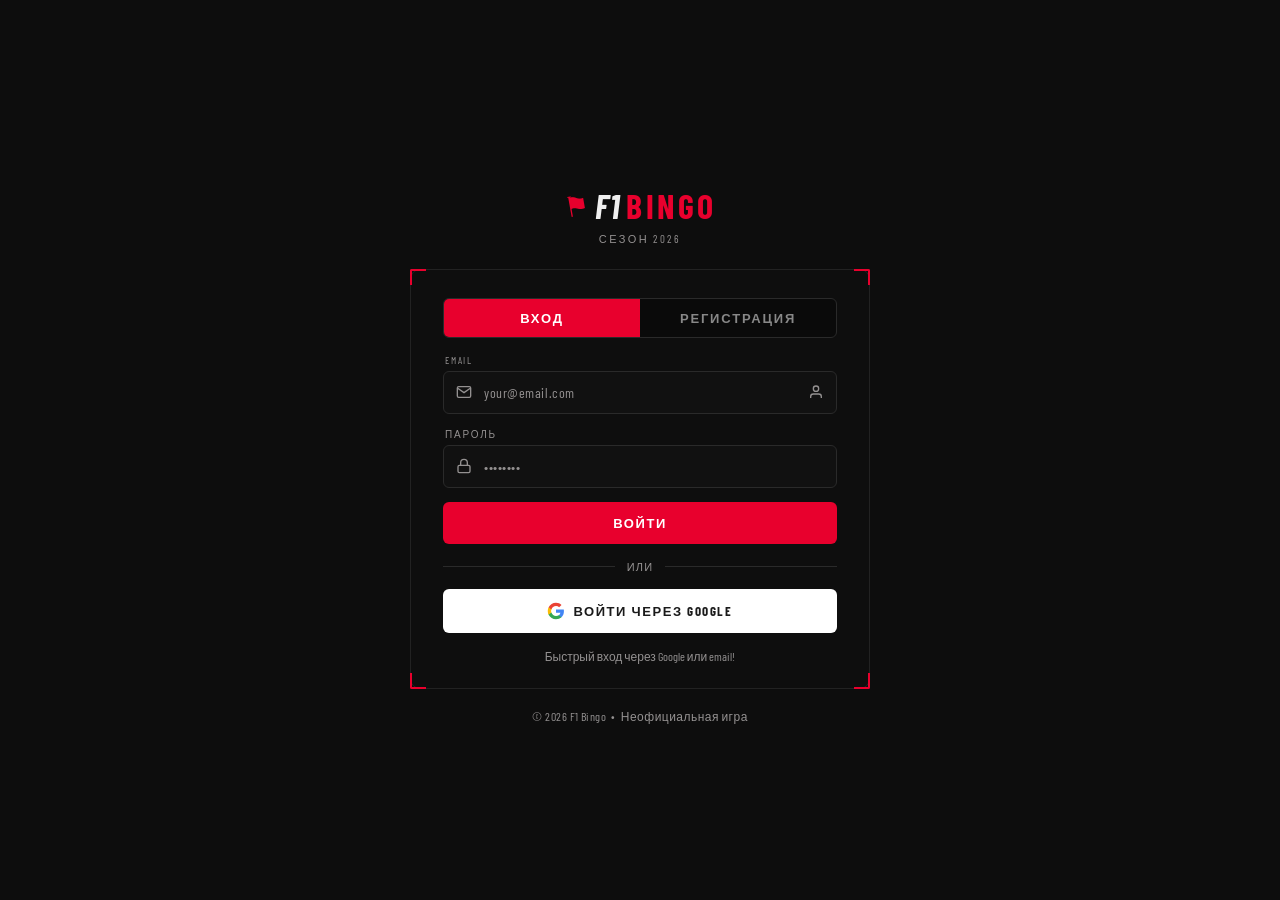
==== index.html @ 969bfc52 "v 1.0 Initial commit: Add core application files including Firebase configuration, HTML structure fo" ====
<!DOCTYPE html>
<html lang="ru">
<head>
  <meta charset="UTF-8" />
  <meta name="viewport" content="width=device-width, initial-scale=1.0" />
  <title>F1 BINGO</title>
  <link rel="stylesheet" href="style.css" />
</head>
<body>

  <!-- ── LOGIN PAGE ──────────────────────────────────────────────────── -->
  <div class="login-page" id="loginPage">

    <div class="login-bg-glow"></div>

    <div class="login-logo">
      <span class="login-logo__flag">⚑</span>
      <span class="login-logo__f1">F1</span>
      <span class="login-logo__bingo">BINGO</span>
    </div>
    <div class="login-season">СЕЗОН 2026</div>

    <div class="login-card">
      <!-- Corner decorations -->
      <span class="corner corner--tl"></span>
      <span class="corner corner--tr"></span>
      <span class="corner corner--bl"></span>
      <span class="corner corner--br"></span>

      <!-- Tabs -->
      <div class="login-tabs">
        <button class="login-tab login-tab--active" id="tabLogin" onclick="switchTab('login')">ВХОД</button>
        <button class="login-tab" id="tabRegister" onclick="switchTab('register')">РЕГИСТРАЦИЯ</button>
      </div>

      <!-- Auth error -->
      <div class="auth-error hidden" id="authError"></div>

      <!-- Login form -->
      <form class="auth-form" id="loginForm" onsubmit="handleEmailLogin(event)">
        <div class="field-group">
          <label class="field-label">EMAIL</label>
          <div class="field-wrap">
            <svg class="field-icon field-icon--left" width="16" height="16" viewBox="0 0 24 24" fill="none" stroke="currentColor" stroke-width="2"><path d="M4 4h16c1.1 0 2 .9 2 2v12c0 1.1-.9 2-2 2H4c-1.1 0-2-.9-2-2V6c0-1.1.9-2 2-2z"/><polyline points="22,6 12,13 2,6"/></svg>
            <input class="field-input" id="loginEmail" type="email" placeholder="your@email.com" autocomplete="email" required />
            <svg class="field-icon field-icon--right" width="16" height="16" viewBox="0 0 24 24" fill="none" stroke="currentColor" stroke-width="2"><path d="M20 21v-2a4 4 0 0 0-4-4H8a4 4 0 0 0-4 4v2"/><circle cx="12" cy="7" r="4"/></svg>
          </div>
        </div>

        <div class="field-group">
          <label class="field-label">ПАРОЛЬ</label>
          <div class="field-wrap">
            <svg class="field-icon field-icon--left" width="16" height="16" viewBox="0 0 24 24" fill="none" stroke="currentColor" stroke-width="2"><rect x="3" y="11" width="18" height="11" rx="2"/><path d="M7 11V7a5 5 0 0 1 10 0v4"/></svg>
            <input class="field-input" id="loginPassword" type="password" placeholder="••••••••" autocomplete="current-password" required />
          </div>
        </div>

        <button class="btn btn--primary btn--full" type="submit" id="btnLogin">ВОЙТИ</button>
      </form>

      <!-- Register form (hidden by default) -->
      <form class="auth-form hidden" id="registerForm" onsubmit="handleEmailRegister(event)">
        <div class="field-group">
          <label class="field-label">ИМЯ</label>
          <div class="field-wrap">
            <svg class="field-icon field-icon--left" width="16" height="16" viewBox="0 0 24 24" fill="none" stroke="currentColor" stroke-width="2"><path d="M20 21v-2a4 4 0 0 0-4-4H8a4 4 0 0 0-4 4v2"/><circle cx="12" cy="7" r="4"/></svg>
            <input class="field-input" id="regName" type="text" placeholder="Ваше имя" maxlength="30" required />
          </div>
        </div>

        <div class="field-group">
          <label class="field-label">EMAIL</label>
          <div class="field-wrap">
            <svg class="field-icon field-icon--left" width="16" height="16" viewBox="0 0 24 24" fill="none" stroke="currentColor" stroke-width="2"><path d="M4 4h16c1.1 0 2 .9 2 2v12c0 1.1-.9 2-2 2H4c-1.1 0-2-.9-2-2V6c0-1.1.9-2 2-2z"/><polyline points="22,6 12,13 2,6"/></svg>
            <input class="field-input" id="regEmail" type="email" placeholder="your@email.com" autocomplete="email" required />
          </div>
        </div>

        <div class="field-group">
          <label class="field-label">ПАРОЛЬ</label>
          <div class="field-wrap">
            <svg class="field-icon field-icon--left" width="16" height="16" viewBox="0 0 24 24" fill="none" stroke="currentColor" stroke-width="2"><rect x="3" y="11" width="18" height="11" rx="2"/><path d="M7 11V7a5 5 0 0 1 10 0v4"/></svg>
            <input class="field-input" id="regPassword" type="password" placeholder="Минимум 6 символов" autocomplete="new-password" required minlength="6" />
          </div>
        </div>

        <button class="btn btn--primary btn--full" type="submit" id="btnRegister">СОЗДАТЬ АККАУНТ</button>
      </form>

      <!-- Divider -->
      <div class="auth-divider"><span>ИЛИ</span></div>

      <!-- Google button -->
      <button class="btn btn--google btn--full" onclick="handleGoogleLogin()">
        <svg width="18" height="18" viewBox="0 0 24 24"><path fill="#4285F4" d="M22.56 12.25c0-.78-.07-1.53-.2-2.25H12v4.26h5.92c-.26 1.37-1.04 2.53-2.21 3.31v2.77h3.57c2.08-1.92 3.28-4.74 3.28-8.09z"/><path fill="#34A853" d="M12 23c2.97 0 5.46-.98 7.28-2.66l-3.57-2.77c-.98.66-2.23 1.06-3.71 1.06-2.86 0-5.29-1.93-6.16-4.53H2.18v2.84C3.99 20.53 7.7 23 12 23z"/><path fill="#FBBC05" d="M5.84 14.09c-.22-.66-.35-1.36-.35-2.09s.13-1.43.35-2.09V7.07H2.18C1.43 8.55 1 10.22 1 12s.43 3.45 1.18 4.93l3.66-2.84z"/><path fill="#EA4335" d="M12 5.38c1.62 0 3.06.56 4.21 1.64l3.15-3.15C17.45 2.09 14.97 1 12 1 7.7 1 3.99 3.47 2.18 7.07l3.66 2.84c.87-2.6 3.3-4.53 6.16-4.53z"/></svg>
        ВОЙТИ ЧЕРЕЗ GOOGLE
      </button>

      <p class="auth-hint">Быстрый вход через Google или email!</p>
    </div>

    <footer class="login-footer">© 2026 F1 Bingo &nbsp;•&nbsp; Неофициальная игра</footer>
  </div>

  <!-- ── MODE SELECTION ────────────────────────────────────────────── -->
  <div class="mode-page hidden" id="modePage">

    <header class="header">
      <div class="header__logo">
        <span class="header__logo-icon">⊳</span>
        <span class="header__logo-text">F1 BINGO</span>
      </div>
      <nav class="header__nav">
        <button class="nav-btn hidden admin-btn" id="adminBtnMode" onclick="toggleAdmin()">
          <svg width="15" height="15" viewBox="0 0 24 24" fill="none" stroke="currentColor" stroke-width="2"><circle cx="12" cy="8" r="4"/><path d="M4 20c0-4 3.6-7 8-7s8 3 8 7"/></svg>
          Админ
        </button>
        <div class="header__player-name" id="modePlayerName">—</div>
        <button class="nav-btn nav-btn--icon" onclick="handleLogout()" title="Выйти">
          <svg width="17" height="17" viewBox="0 0 24 24" fill="none" stroke="currentColor" stroke-width="2"><path d="M9 21H5a2 2 0 0 1-2-2V5a2 2 0 0 1 2-2h4"/><polyline points="16 17 21 12 16 7"/><line x1="21" y1="12" x2="9" y2="12"/></svg>
        </button>
      </nav>
    </header>

    <main class="mode-main">
      <p class="mode-subtitle">ВЫБЕРИТЕ РЕЖИМ ИГРЫ</p>

      <div class="mode-cards">

        <div class="mode-card" onclick="selectMode('race')">
          <div class="mode-card__corners">
            <span class="corner corner--tl"></span>
            <span class="corner corner--tr"></span>
            <span class="corner corner--bl"></span>
            <span class="corner corner--br"></span>
          </div>
          <div class="mode-card__icon">🏎</div>
          <div class="mode-card__title">БИНГО ГОНКИ</div>
          <div class="mode-card__grid-label">3 × 3</div>
          <div class="mode-card__desc">Отмечай события одной гонки и собирай бинго!</div>
          <div class="mode-card__action">ИГРАТЬ →</div>
        </div>

        <div class="mode-card" onclick="selectMode('season')">
          <div class="mode-card__corners">
            <span class="corner corner--tl"></span>
            <span class="corner corner--tr"></span>
            <span class="corner corner--bl"></span>
            <span class="corner corner--br"></span>
          </div>
          <div class="mode-card__icon">🏆</div>
          <div class="mode-card__title">БИНГО СЕЗОНА</div>
          <div class="mode-card__grid-label">5 × 10</div>
          <div class="mode-card__desc">Следи за событиями всего сезона на большой карточке!</div>
          <div class="mode-card__action">ИГРАТЬ →</div>
        </div>

      </div>

      <!-- ── F1 2026 Race Schedule ─────────────────────────────────── -->
      <section class="schedule">
        <div class="schedule__header">
          <div class="schedule__f1-banner">
            <div class="schedule__f1-chevrons" aria-hidden="true">
              <span></span><span></span><span></span>
            </div>
            <div class="schedule__f1-wordmark">
              <span class="schedule__f1-brand">F1</span>
              <span class="schedule__f1-year-num">2026</span>
            </div>
          </div>
        </div>
        <div class="schedule__grid">

          <!-- Left column: rounds 1–12 -->
          <div class="schedule__col">
            <div class="schedule__row schedule__row--past" data-race="melbourne">
              <img class="schedule__flag" src="https://flagcdn.com/w40/au.png" alt="Australia" />
              <div class="schedule__date"><span class="schedule__month">MAR</span><span class="schedule__days">06–08</span></div>
              <div class="schedule__info"><div class="schedule__round-venue">ROUND 1 · MELBOURNE</div><div class="schedule__country">AUSTRALIA</div></div>
            </div>
            <div class="schedule__row schedule__row--next schedule__row--sprint" data-race="shanghai">
              <img class="schedule__flag" src="https://flagcdn.com/w40/cn.png" alt="China" />
              <div class="schedule__date"><span class="schedule__month">MAR</span><span class="schedule__days">13–15</span></div>
              <div class="schedule__info"><div class="schedule__round-venue">ROUND 2 · SHANGHAI</div><div class="schedule__country">CHINA</div></div>
              <span class="schedule__sprint-badge">SPRINT</span>
            </div>
            <div class="schedule__row" data-race="suzuka">
              <img class="schedule__flag" src="https://flagcdn.com/w40/jp.png" alt="Japan" />
              <div class="schedule__date"><span class="schedule__month">MAR</span><span class="schedule__days">27–29</span></div>
              <div class="schedule__info"><div class="schedule__round-venue">ROUND 3 · SUZUKA</div><div class="schedule__country">JAPAN</div></div>
            </div>
            <div class="schedule__row" data-race="sakhir">
              <img class="schedule__flag" src="https://flagcdn.com/w40/bh.png" alt="Bahrain" />
              <div class="schedule__date"><span class="schedule__month">APR</span><span class="schedule__days">10–12</span></div>
              <div class="schedule__info"><div class="schedule__round-venue">ROUND 4 · SAKHIR</div><div class="schedule__country">BAHRAIN</div></div>
            </div>
            <div class="schedule__row" data-race="jeddah">
              <img class="schedule__flag" src="https://flagcdn.com/w40/sa.png" alt="Saudi Arabia" />
              <div class="schedule__date"><span class="schedule__month">APR</span><span class="schedule__days">17–19</span></div>
              <div class="schedule__info"><div class="schedule__round-venue">ROUND 5 · JEDDAH</div><div class="schedule__country">SAUDI ARABIA</div></div>
            </div>
            <div class="schedule__row schedule__row--sprint" data-race="miami">
              <img class="schedule__flag" src="https://flagcdn.com/w40/us.png" alt="United States" />
              <div class="schedule__date"><span class="schedule__month">MAY</span><span class="schedule__days">01–03</span></div>
              <div class="schedule__info"><div class="schedule__round-venue">ROUND 6 · MIAMI</div><div class="schedule__country">MIAMI</div></div>
              <span class="schedule__sprint-badge">SPRINT</span>
            </div>
            <div class="schedule__row schedule__row--sprint" data-race="montreal">
              <img class="schedule__flag" src="https://flagcdn.com/w40/ca.png" alt="Canada" />
              <div class="schedule__date"><span class="schedule__month">MAY</span><span class="schedule__days">22–24</span></div>
              <div class="schedule__info"><div class="schedule__round-venue">ROUND 7 · MONTREAL</div><div class="schedule__country">CANADA</div></div>
              <span class="schedule__sprint-badge">SPRINT</span>
            </div>
            <div class="schedule__row" data-race="monaco">
              <img class="schedule__flag" src="https://flagcdn.com/w40/mc.png" alt="Monaco" />
              <div class="schedule__date"><span class="schedule__month">JUN</span><span class="schedule__days">05–07</span></div>
              <div class="schedule__info"><div class="schedule__round-venue">ROUND 8 · MONACO</div><div class="schedule__country">MONACO</div></div>
            </div>
            <div class="schedule__row" data-race="barcelona">
              <img class="schedule__flag" src="https://flagcdn.com/w40/es.png" alt="Spain" />
              <div class="schedule__date"><span class="schedule__month">JUN</span><span class="schedule__days">12–14</span></div>
              <div class="schedule__info"><div class="schedule__round-venue">ROUND 9 · BARCELONA</div><div class="schedule__country">SPAIN</div></div>
            </div>
            <div class="schedule__row" data-race="spielberg">
              <img class="schedule__flag" src="https://flagcdn.com/w40/at.png" alt="Austria" />
              <div class="schedule__date"><span class="schedule__month">JUN</span><span class="schedule__days">26–28</span></div>
              <div class="schedule__info"><div class="schedule__round-venue">ROUND 10 · SPIELBERG</div><div class="schedule__country">AUSTRIA</div></div>
            </div>
            <div class="schedule__row schedule__row--sprint" data-race="silverstone">
              <img class="schedule__flag" src="https://flagcdn.com/w40/gb.png" alt="Great Britain" />
              <div class="schedule__date"><span class="schedule__month">JUL</span><span class="schedule__days">03–05</span></div>
              <div class="schedule__info"><div class="schedule__round-venue">ROUND 11 · SILVERSTONE</div><div class="schedule__country">GREAT BRITAIN</div></div>
              <span class="schedule__sprint-badge">SPRINT</span>
            </div>
            <div class="schedule__row" data-race="spa">
              <img class="schedule__flag" src="https://flagcdn.com/w40/be.png" alt="Belgium" />
              <div class="schedule__date"><span class="schedule__month">JUL</span><span class="schedule__days">17–19</span></div>
              <div class="schedule__info"><div class="schedule__round-venue">ROUND 12 · SPA-FRANCORCHAMPS</div><div class="schedule__country">BELGIUM</div></div>
            </div>
          </div>

          <!-- Right column: rounds 13–24 -->
          <div class="schedule__col">
            <div class="schedule__row" data-race="budapest">
              <img class="schedule__flag" src="https://flagcdn.com/w40/hu.png" alt="Hungary" />
              <div class="schedule__date"><span class="schedule__month">JUL</span><span class="schedule__days">24–26</span></div>
              <div class="schedule__info"><div class="schedule__round-venue">ROUND 13 · BUDAPEST</div><div class="schedule__country">HUNGARY</div></div>
            </div>
            <div class="schedule__row schedule__row--sprint" data-race="zandvoort">
              <img class="schedule__flag" src="https://flagcdn.com/w40/nl.png" alt="Netherlands" />
              <div class="schedule__date"><span class="schedule__month">AUG</span><span class="schedule__days">21–23</span></div>
              <div class="schedule__info"><div class="schedule__round-venue">ROUND 14 · ZANDVOORT</div><div class="schedule__country">NETHERLANDS</div></div>
              <span class="schedule__sprint-badge">SPRINT</span>
            </div>
            <div class="schedule__row" data-race="monza">
              <img class="schedule__flag" src="https://flagcdn.com/w40/it.png" alt="Italy" />
              <div class="schedule__date"><span class="schedule__month">SEP</span><span class="schedule__days">04–06</span></div>
              <div class="schedule__info"><div class="schedule__round-venue">ROUND 15 · MONZA</div><div class="schedule__country">ITALY</div></div>
            </div>
            <div class="schedule__row" data-race="madrid">
              <img class="schedule__flag" src="https://flagcdn.com/w40/es.png" alt="Spain" />
              <div class="schedule__date"><span class="schedule__month">SEP</span><span class="schedule__days">11–13</span></div>
              <div class="schedule__info"><div class="schedule__round-venue">ROUND 16 · MADRID</div><div class="schedule__country">SPAIN</div></div>
            </div>
            <div class="schedule__row" data-race="baku">
              <img class="schedule__flag" src="https://flagcdn.com/w40/az.png" alt="Azerbaijan" />
              <div class="schedule__date"><span class="schedule__month">SEP</span><span class="schedule__days">25–27</span></div>
              <div class="schedule__info"><div class="schedule__round-venue">ROUND 17 · BAKU</div><div class="schedule__country">AZERBAIJAN</div></div>
            </div>
            <div class="schedule__row schedule__row--sprint" data-race="singapore">
              <img class="schedule__flag" src="https://flagcdn.com/w40/sg.png" alt="Singapore" />
              <div class="schedule__date"><span class="schedule__month">OCT</span><span class="schedule__days">09–11</span></div>
              <div class="schedule__info"><div class="schedule__round-venue">ROUND 18 · SINGAPORE</div><div class="schedule__country">SINGAPORE</div></div>
              <span class="schedule__sprint-badge">SPRINT</span>
            </div>
            <div class="schedule__row" data-race="austin">
              <img class="schedule__flag" src="https://flagcdn.com/w40/us.png" alt="United States" />
              <div class="schedule__date"><span class="schedule__month">OCT</span><span class="schedule__days">23–25</span></div>
              <div class="schedule__info"><div class="schedule__round-venue">ROUND 19 · AUSTIN</div><div class="schedule__country">UNITED STATES</div></div>
            </div>
            <div class="schedule__row" data-race="mexico">
              <img class="schedule__flag" src="https://flagcdn.com/w40/mx.png" alt="Mexico" />
              <div class="schedule__date"><span class="schedule__month">OCT/NOV</span><span class="schedule__days">30–01</span></div>
              <div class="schedule__info"><div class="schedule__round-venue">ROUND 20 · MEXICO CITY</div><div class="schedule__country">MEXICO</div></div>
            </div>
            <div class="schedule__row" data-race="saopaulo">
              <img class="schedule__flag" src="https://flagcdn.com/w40/br.png" alt="Brazil" />
              <div class="schedule__date"><span class="schedule__month">NOV</span><span class="schedule__days">06–08</span></div>
              <div class="schedule__info"><div class="schedule__round-venue">ROUND 21 · SÃO PAULO</div><div class="schedule__country">BRAZIL</div></div>
            </div>
            <div class="schedule__row" data-race="lasvegas">
              <img class="schedule__flag" src="https://flagcdn.com/w40/us.png" alt="United States" />
              <div class="schedule__date"><span class="schedule__month">NOV</span><span class="schedule__days">19–21</span></div>
              <div class="schedule__info"><div class="schedule__round-venue">ROUND 22 · LAS VEGAS</div><div class="schedule__country">LAS VEGAS</div></div>
            </div>
            <div class="schedule__row" data-race="lusail">
              <img class="schedule__flag" src="https://flagcdn.com/w40/qa.png" alt="Qatar" />
              <div class="schedule__date"><span class="schedule__month">NOV</span><span class="schedule__days">27–29</span></div>
              <div class="schedule__info"><div class="schedule__round-venue">ROUND 23 · LUSAIL</div><div class="schedule__country">QATAR</div></div>
            </div>
            <div class="schedule__row schedule__row--last" data-race="yasisland">
              <img class="schedule__flag" src="https://flagcdn.com/w40/ae.png" alt="Abu Dhabi" />
              <div class="schedule__date"><span class="schedule__month">DEC</span><span class="schedule__days">04–06</span></div>
              <div class="schedule__info"><div class="schedule__round-venue">ROUND 24 · YAS ISLAND</div><div class="schedule__country">ABU DHABI</div></div>
            </div>
          </div>

        </div>
        <div class="schedule__legend">
          <span class="schedule__legend-item"><span class="schedule__sprint-badge schedule__sprint-badge--sm">SPRINT</span> — уик-энд со спринтом</span>
          <span class="schedule__legend-sep">·</span>
          <span class="schedule__legend-item schedule__legend-item--note">* Мадрид — при условии гомологации трассы FIA</span>
        </div>
      </section>

    </main>

    <footer class="site-footer">
      <span class="site-footer__copy">© 2026 Kanin Roman</span>
      <span class="site-footer__contact">
        Нашли ошибку?&nbsp;
        <a class="site-footer__link" href="mailto:kaninroman@proton.me">kaninroman@proton.me</a>
      </span>
      <a class="site-footer__github" href="https://github.com/zolbirg" target="_blank" rel="noopener noreferrer" aria-label="GitHub">
        <svg xmlns="http://www.w3.org/2000/svg" width="20" height="20" viewBox="0 0 24 24" fill="currentColor" aria-hidden="true">
          <path d="M12 .297c-6.63 0-12 5.373-12 12 0 5.303 3.438 9.8 8.205 11.385.6.113.82-.258.82-.577 0-.285-.01-1.04-.015-2.04-3.338.724-4.042-1.61-4.042-1.61-.546-1.385-1.335-1.755-1.335-1.755-1.087-.744.084-.729.084-.729 1.205.084 1.838 1.236 1.838 1.236 1.07 1.835 2.809 1.305 3.495.998.108-.776.417-1.305.76-1.605-2.665-.3-5.466-1.332-5.466-5.93 0-1.31.465-2.38 1.235-3.22-.135-.303-.54-1.523.105-3.176 0 0 1.005-.322 3.3 1.23.96-.267 1.98-.399 3-.405 1.02.006 2.04.138 3 .405 2.28-1.552 3.285-1.23 3.285-1.23.645 1.653.24 2.873.12 3.176.765.84 1.23 1.91 1.23 3.22 0 4.61-2.805 5.625-5.475 5.92.42.36.81 1.096.81 2.22 0 1.606-.015 2.896-.015 3.286 0 .315.21.69.825.57C20.565 22.092 24 17.592 24 12.297c0-6.627-5.373-12-12-12"/>
        </svg>
      </a>
    </footer>
  </div>

  <!-- ── RACE INFO TOOLTIP (hover) ───────────────────────────────── -->
  <div class="race-tooltip hidden" id="raceTooltip">
    <div class="race-popup__header">
      <div class="race-popup__title-group">
        <img class="race-popup__flag" id="raceTooltipFlag" src="" alt="" />
        <div>
          <div class="race-popup__round" id="raceTooltipRound"></div>
          <div class="race-popup__name" id="raceTooltipName"></div>
        </div>
      </div>
    </div>
    <div class="race-popup__meta" id="raceTooltipMeta"></div>
    <ul class="race-popup__facts" id="raceTooltipFacts"></ul>
    <div class="race-tooltip__hint">Нажмите для подробностей →</div>
  </div>

  <!-- ── RACE DETAIL PAGE ──────────────────────────────────────── -->
  <div class="race-page hidden" id="racePage">
    <header class="race-page__header">
      <button class="nav-btn nav-btn--back" onclick="window.closeRacePage()" title="Назад">
        <svg width="16" height="16" viewBox="0 0 24 24" fill="none" stroke="currentColor" stroke-width="2"><polyline points="15 18 9 12 15 6"/></svg>
      </button>
      <div class="race-page__logo">
        <span class="race-page__logo-f1">F1</span>
        <span class="race-page__logo-year">2026</span>
      </div>
      <div style="width:40px"></div>
    </header>

    <div class="race-page__body">

      <!-- Race title band -->
      <div class="race-page__title-band">
        <img class="race-page__flag" id="racePageFlag" src="" alt="" />
        <div class="race-page__title-text">
          <div class="race-page__round-label" id="racePageRound"></div>
          <h1 class="race-page__name" id="racePageName"></h1>
          <div class="race-page__circuit-name" id="racePageCircuit"></div>
        </div>
        <div class="race-page__dates-badge" id="racePageDates"></div>
      </div>

      <!-- Circuit map -->
      <div class="race-page__map-wrap" id="racePageMapWrap">
        <img class="race-page__map" id="racePageMap" src="" alt="" />
        <div class="race-page__map-overlay">
          <div class="race-page__map-badge" id="racePageMapBadge"></div>
        </div>
      </div>

      <!-- Stats infographic -->
      <div class="race-page__stats-grid">
        <div class="race-page__stat-card">
          <svg class="race-page__stat-icon" viewBox="0 0 24 24" fill="none" stroke="currentColor" stroke-width="1.5"><circle cx="12" cy="12" r="10"/><polyline points="12 6 12 12 16 14"/></svg>
          <span class="race-page__stat-value" id="racePageLaps"></span>
          <span class="race-page__stat-label">КРУГОВ</span>
        </div>
        <div class="race-page__stat-card">
          <svg class="race-page__stat-icon" viewBox="0 0 24 24" fill="none" stroke="currentColor" stroke-width="1.5"><path d="M3 12h18M3 6l9-3 9 3M3 18l9 3 9-3"/></svg>
          <span class="race-page__stat-value" id="racePageLength"></span>
          <span class="race-page__stat-label">ДЛИНА КРУГА</span>
        </div>
        <div class="race-page__stat-card">
          <svg class="race-page__stat-icon" viewBox="0 0 24 24" fill="none" stroke="currentColor" stroke-width="1.5"><path d="M22 12h-4l-3 9L9 3l-3 9H2"/></svg>
          <span class="race-page__stat-value" id="racePageDistance"></span>
          <span class="race-page__stat-label">ДИСТАНЦИЯ</span>
        </div>
        <div class="race-page__stat-card">
          <svg class="race-page__stat-icon" viewBox="0 0 24 24" fill="none" stroke="currentColor" stroke-width="1.5"><rect x="3" y="4" width="18" height="18" rx="2" ry="2"/><line x1="16" y1="2" x2="16" y2="6"/><line x1="8" y1="2" x2="8" y2="6"/><line x1="3" y1="10" x2="21" y2="10"/></svg>
          <span class="race-page__stat-value" id="racePageFirstGP"></span>
          <span class="race-page__stat-label">ПЕРВЫЙ ГП</span>
        </div>
        <div class="race-page__stat-card race-page__stat-card--wide">
          <svg class="race-page__stat-icon" viewBox="0 0 24 24" fill="none" stroke="currentColor" stroke-width="1.5"><polygon points="12 2 15.09 8.26 22 9.27 17 14.14 18.18 21.02 12 17.77 5.82 21.02 7 14.14 2 9.27 8.91 8.26 12 2"/></svg>
          <span class="race-page__stat-value race-page__stat-value--sm" id="racePageLapRecord"></span>
          <span class="race-page__stat-label">РЕКОРД КРУГА</span>
        </div>
      </div>

      <!-- Facts -->
      <main class="race-page__main">
        <button class="race-page__main-toggle" id="raceFactsToggle" aria-expanded="false">
          <span class="race-page__section-title">О ТРАССЕ</span>
          <svg class="race-page__main-toggle-icon" width="14" height="14" viewBox="0 0 24 24" fill="none" stroke="currentColor" stroke-width="2.5"><polyline points="6 9 12 15 18 9"/></svg>
        </button>
        <ul class="race-page__facts" id="racePageFacts"></ul>
      </main>

      <!-- Race Results -->
      <section class="race-results hidden" id="racePageResults">
        <div class="race-results__header">
          <h2 class="race-page__section-title">РЕЗУЛЬТАТЫ</h2>
          <div class="race-results__tabs" id="raceResultsTabs"></div>
        </div>
        <div class="race-results__body">
          <div class="race-results__loading hidden" id="raceResultsLoading">
            <span class="race-results__spinner"></span>
          </div>
          <table class="race-results__table" id="raceResultsTable"></table>
          <button class="race-results__show-all hidden" id="raceResultsShowAll">
            Показать всё <svg width="12" height="12" viewBox="0 0 24 24" fill="none" stroke="currentColor" stroke-width="2.5"><polyline points="6 9 12 15 18 9"/></svg>
          </button>
        </div>
      </section>

    </div>
  </div>

  <!-- ── RACE BINGO (3×3) ─────────────────────────────────────────── -->
  <div class="app hidden" id="appPage">

    <header class="header">
      <div class="header__left">
        <button class="nav-btn nav-btn--back" onclick="showModePage()" title="К выбору режима">
          <svg width="16" height="16" viewBox="0 0 24 24" fill="none" stroke="currentColor" stroke-width="2"><polyline points="15 18 9 12 15 6"/></svg>
        </button>
        <div class="header__logo">
          <span class="header__logo-icon">🏎</span>
          <span class="header__logo-text">БИНГО ГОНКИ</span>
        </div>
      </div>
      <nav class="header__nav">
        <button class="nav-btn hidden admin-btn" id="adminBtn" onclick="toggleAdmin()">
          <svg width="15" height="15" viewBox="0 0 24 24" fill="none" stroke="currentColor" stroke-width="2"><circle cx="12" cy="8" r="4"/><path d="M4 20c0-4 3.6-7 8-7s8 3 8 7"/></svg>
          Админ
        </button>
        <button class="nav-btn" id="statsBtn" onclick="toggleStats()">
          <svg width="15" height="15" viewBox="0 0 24 24" fill="none" stroke="currentColor" stroke-width="2"><polyline points="22 12 18 12 15 21 9 3 6 12 2 12"/></svg>
          Статистика
        </button>
        <div class="header__player-name" id="racePlayerName">—</div>
        <button class="nav-btn nav-btn--icon" onclick="handleLogout()" title="Выйти">
          <svg width="17" height="17" viewBox="0 0 24 24" fill="none" stroke="currentColor" stroke-width="2"><path d="M9 21H5a2 2 0 0 1-2-2V5a2 2 0 0 1 2-2h4"/><polyline points="16 17 21 12 16 7"/><line x1="21" y1="12" x2="9" y2="12"/></svg>
        </button>
      </nav>
    </header>

    <!-- Stats panel -->
    <div class="overlay hidden" id="statsOverlay">
      <div class="modal modal--wide">
        <h2 class="modal__title">Статистика</h2>
        <div id="statsContent" class="stats-content"></div>
        <button class="btn btn--ghost btn--full" onclick="toggleStats()">Закрыть</button>
      </div>
    </div>

    <!-- Bingo win overlay -->
    <div class="overlay hidden" id="bingoOverlay">
      <div class="modal modal--bingo">
        <div class="bingo-win__flag">🏁</div>
        <h1 class="bingo-win__title">BINGO!</h1>
        <p class="bingo-win__subtitle" id="bingoSubtitle"></p>
        <button class="btn btn--primary btn--full" onclick="resetGame()">Сыграть ещё раз</button>
      </div>
    </div>

    <!-- Game board -->
    <main class="main">
      <div class="player-label">ИГРОК</div>
      <div class="player-name" id="playerNameDisplay">—</div>

      <div class="bingo-grid" id="bingoGrid"></div>

      <div class="score-bar">
        <div class="score-block">
          <div class="score-block__label">РЕКОРД</div>
          <div class="score-block__value">
            <span class="score-block__dot score-block__dot--record"></span>
            <span id="recordScore">0</span>
            <span class="score-block__total">/9</span>
          </div>
        </div>
        <div class="score-block score-block--right">
          <div class="score-block__label">ЭТА СЕССИЯ</div>
          <div class="score-block__value">
            <span class="score-block__dot score-block__dot--session"></span>
            <span id="sessionScore">0</span>
            <span class="score-block__total">/9</span>
          </div>
        </div>
      </div>

      <button class="btn btn--primary btn--reset" onclick="resetGame()">
        <svg width="17" height="17" viewBox="0 0 24 24" fill="none" stroke="currentColor" stroke-width="2"><polyline points="1 4 1 10 7 10"/><path d="M3.51 15a9 9 0 1 0 .49-4.5"/></svg>
        НАЧАТЬ ЗАНОВО
      </button>
    </main>

    <footer class="site-footer">
      <span class="site-footer__copy">© 2026 Kanin Roman</span>
      <span class="site-footer__contact">
        Нашли ошибку?&nbsp;
        <a class="site-footer__link" href="mailto:kaninroman@proton.me">kaninroman@proton.me</a>
      </span>
      <a class="site-footer__github" href="https://github.com/zolbirg" target="_blank" rel="noopener noreferrer" aria-label="GitHub">
        <svg xmlns="http://www.w3.org/2000/svg" width="20" height="20" viewBox="0 0 24 24" fill="currentColor" aria-hidden="true">
          <path d="M12 .297c-6.63 0-12 5.373-12 12 0 5.303 3.438 9.8 8.205 11.385.6.113.82-.258.82-.577 0-.285-.01-1.04-.015-2.04-3.338.724-4.042-1.61-4.042-1.61-.546-1.385-1.335-1.755-1.335-1.755-1.087-.744.084-.729.084-.729 1.205.084 1.838 1.236 1.838 1.236 1.07 1.835 2.809 1.305 3.495.998.108-.776.417-1.305.76-1.605-2.665-.3-5.466-1.332-5.466-5.93 0-1.31.465-2.38 1.235-3.22-.135-.303-.54-1.523.105-3.176 0 0 1.005-.322 3.3 1.23.96-.267 1.98-.399 3-.405 1.02.006 2.04.138 3 .405 2.28-1.552 3.285-1.23 3.285-1.23.645 1.653.24 2.873.12 3.176.765.84 1.23 1.91 1.23 3.22 0 4.61-2.805 5.625-5.475 5.92.42.36.81 1.096.81 2.22 0 1.606-.015 2.896-.015 3.286 0 .315.21.69.825.57C20.565 22.092 24 17.592 24 12.297c0-6.627-5.373-12-12-12"/>
        </svg>
      </a>
    </footer>

  </div>

  <!-- ── SEASON BINGO (5×10) ──────────────────────────────────────── -->
  <div class="app hidden" id="seasonPage">

    <header class="header">
      <div class="header__left">
        <button class="nav-btn nav-btn--back" onclick="showModePage()" title="К выбору режима">
          <svg width="16" height="16" viewBox="0 0 24 24" fill="none" stroke="currentColor" stroke-width="2"><polyline points="15 18 9 12 15 6"/></svg>
        </button>
        <div class="header__logo">
          <span class="header__logo-icon">🏆</span>
          <span class="header__logo-text">БИНГО СЕЗОНА</span>
        </div>
      </div>
      <nav class="header__nav">
        <button class="nav-btn hidden admin-btn" id="adminBtnSeason" onclick="toggleAdmin()">
          <svg width="15" height="15" viewBox="0 0 24 24" fill="none" stroke="currentColor" stroke-width="2"><circle cx="12" cy="8" r="4"/><path d="M4 20c0-4 3.6-7 8-7s8 3 8 7"/></svg>
          Админ
        </button>
        <button class="nav-btn" onclick="toggleSeasonStats()">
          <svg width="15" height="15" viewBox="0 0 24 24" fill="none" stroke="currentColor" stroke-width="2"><polyline points="22 12 18 12 15 21 9 3 6 12 2 12"/></svg>
          Статистика
        </button>
        <div class="header__player-name" id="seasonPlayerNameHeader">—</div>
        <button class="nav-btn nav-btn--icon" onclick="handleLogout()" title="Выйти">
          <svg width="17" height="17" viewBox="0 0 24 24" fill="none" stroke="currentColor" stroke-width="2"><path d="M9 21H5a2 2 0 0 1-2-2V5a2 2 0 0 1 2-2h4"/><polyline points="16 17 21 12 16 7"/><line x1="21" y1="12" x2="9" y2="12"/></svg>
        </button>
      </nav>
    </header>

    <!-- Season stats panel -->
    <div class="overlay hidden" id="seasonStatsOverlay">
      <div class="modal modal--wide">
        <h2 class="modal__title">Статистика сезона</h2>
        <div id="seasonStatsContent" class="stats-content"></div>
        <button class="btn btn--ghost btn--full" onclick="toggleSeasonStats()">Закрыть</button>
      </div>
    </div>

    <!-- Season bingo win overlay -->
    <div class="overlay hidden" id="seasonBingoOverlay">
      <div class="modal modal--bingo">
        <div class="bingo-win__flag">🏆</div>
        <h1 class="bingo-win__title">BINGO!</h1>
        <p class="bingo-win__subtitle" id="seasonBingoSubtitle"></p>
        <button class="btn btn--primary btn--full" onclick="closeSeasonBingo()">Продолжить</button>
      </div>
    </div>

    <!-- Season game board -->
    <main class="main main--season">
      <div class="player-label">ИГРОК</div>
      <div class="player-name" id="seasonPlayerName">—</div>

      <div class="season-grid" id="seasonGrid"></div>

      <div class="score-bar">
        <div class="score-block">
          <div class="score-block__label">РЕКОРД</div>
          <div class="score-block__value">
            <span class="score-block__dot score-block__dot--record"></span>
            <span id="seasonRecordScore">0</span>
            <span class="score-block__total">/50</span>
          </div>
        </div>
        <div class="score-block score-block--right">
          <div class="score-block__label">ЭТА СЕССИЯ</div>
          <div class="score-block__value">
            <span class="score-block__dot score-block__dot--session"></span>
            <span id="seasonSessionScore">0</span>
            <span class="score-block__total">/50</span>
          </div>
        </div>
      </div>

    </main>

    <footer class="site-footer">
      <span class="site-footer__copy">© 2026 Kanin Roman</span>
      <span class="site-footer__contact">
        Нашли ошибку?&nbsp;
        <a class="site-footer__link" href="mailto:kaninroman@proton.me">kaninroman@proton.me</a>
      </span>
      <a class="site-footer__github" href="https://github.com/zolbirg" target="_blank" rel="noopener noreferrer" aria-label="GitHub">
        <svg xmlns="http://www.w3.org/2000/svg" width="20" height="20" viewBox="0 0 24 24" fill="currentColor" aria-hidden="true">
          <path d="M12 .297c-6.63 0-12 5.373-12 12 0 5.303 3.438 9.8 8.205 11.385.6.113.82-.258.82-.577 0-.285-.01-1.04-.015-2.04-3.338.724-4.042-1.61-4.042-1.61-.546-1.385-1.335-1.755-1.335-1.755-1.087-.744.084-.729.084-.729 1.205.084 1.838 1.236 1.838 1.236 1.07 1.835 2.809 1.305 3.495.998.108-.776.417-1.305.76-1.605-2.665-.3-5.466-1.332-5.466-5.93 0-1.31.465-2.38 1.235-3.22-.135-.303-.54-1.523.105-3.176 0 0 1.005-.322 3.3 1.23.96-.267 1.98-.399 3-.405 1.02.006 2.04.138 3 .405 2.28-1.552 3.285-1.23 3.285-1.23.645 1.653.24 2.873.12 3.176.765.84 1.23 1.91 1.23 3.22 0 4.61-2.805 5.625-5.475 5.92.42.36.81 1.096.81 2.22 0 1.606-.015 2.896-.015 3.286 0 .315.21.69.825.57C20.565 22.092 24 17.592 24 12.297c0-6.627-5.373-12-12-12"/>
        </svg>
      </a>
    </footer>

  </div>

  <!-- Admin panel (global, available on all pages) -->
  <div class="overlay hidden" id="adminOverlay">
    <div class="modal modal--wide modal--admin">
      <h2 class="modal__title">Панель администратора</h2>
      <p class="modal__subtitle">Управление событиями бинго</p>
      <div id="adminEventsList" class="admin-events"></div>
      <div class="admin-add">
        <input class="modal__input" id="newEventInput" type="text" placeholder="Новое событие..." maxlength="80" />
        <button class="btn btn--primary" onclick="addEvent()">Добавить</button>
      </div>
      <button class="btn btn--ghost btn--full" onclick="toggleAdmin()">Закрыть</button>
    </div>
  </div>

  <!-- Firebase SDK -->
  <script type="module" src="app.js"></script>
</body>
</html>
---- style.css ----
@import url('https://fonts.googleapis.com/css2?family=Barlow+Condensed:wght@400;500;600;700;800;900&display=swap');

/* ── Reset & Base ─────────────────────────────────────────────────── */
*, *::before, *::after { box-sizing: border-box; margin: 0; padding: 0; }

:root {
  --bg:            #0d0d0d;
  --bg-card:       #161616;
  --bg-card-2:     #1c1c1c;
  --bg-field:      #111;
  --border:        #2a2a2a;
  --border-sel:    #e8002d;
  --accent:        #e8002d;
  --accent-h:      #ff1a3e;
  --text-pri:      #f0f0f0;
  --text-sec:      #888;
  --text-dim:      #949191;
  --cell-marked:   #1f0408;
  --checked-glow:  rgba(232,0,45,.35);
  --radius:        6px;
  --font:          'Barlow Condensed', 'Arial Narrow', Arial, sans-serif;
}

body {
  background: var(--bg);
  color: var(--text-pri);
  font-family: var(--font);
  min-height: 100vh;
}

.hidden { display: none !important; }

/* ═══════════════════════════════════════════════════════════════════
   LOGIN PAGE
═══════════════════════════════════════════════════════════════════ */
.login-page {
  min-height: 100vh;
  display: flex;
  flex-direction: column;
  align-items: center;
  justify-content: center;
  padding: 32px 16px 24px;
  position: relative;
  overflow: hidden;
}

/* Red vignette bg glow */
.login-bg-glow {
  position: fixed;
  inset: 0;
  pointer-events: none;
  background:
    radial-gradient(ellipse 70% 50% at 50% 100%, rgba(180,0,20,.45) 0%, transparent 70%),
    radial-gradient(ellipse 100% 60% at 50% 110%, rgba(120,0,10,.3) 0%, transparent 60%);
  z-index: 0;
}

.login-page > * { position: relative; z-index: 1; }

/* Logo */
.login-logo {
  display: flex;
  align-items: center;
  gap: 6px;
  margin-bottom: 6px;
}

.login-logo__flag {
  color: var(--accent);
  font-size: 28px;
  line-height: 1;
  transform: rotate(-10deg);
  display: inline-block;
}

.login-logo__f1 {
  font-size: 34px;
  font-weight: 700;
  font-style: italic;
  letter-spacing: .04em;
  color: var(--text-pri);
}

.login-logo__bingo {
  font-size: 34px;
  font-weight: 700;
  letter-spacing: .1em;
  color: var(--accent);
}

.login-season {
  font-size: 11px;
  letter-spacing: .22em;
  color: var(--text-dim);
  margin-bottom: 24px;
}

/* Card */
.login-card {
  position: relative;
  background: rgba(14,14,14,.95);
  border: 1px solid #222;
  border-radius: 10px;
  padding: 28px 32px 24px;
  width: 100%;
  max-width: 460px;
  display: flex;
  flex-direction: column;
  gap: 16px;
}

/* Corner bracket decorations */
.corner {
  position: absolute;
  width: 16px;
  height: 16px;
  border-color: var(--accent);
  border-style: solid;
}
.corner--tl { top: -1px;  left: -1px;  border-width: 2px 0 0 2px; border-radius: 2px 0 0 0; }
.corner--tr { top: -1px;  right: -1px; border-width: 2px 2px 0 0; border-radius: 0 2px 0 0; }
.corner--bl { bottom: -1px; left: -1px;  border-width: 0 0 2px 2px; border-radius: 0 0 0 2px; }
.corner--br { bottom: -1px; right: -1px; border-width: 0 2px 2px 0; border-radius: 0 0 2px 0; }

/* Stats row */
.login-card__stats {
  display: flex;
  justify-content: space-between;
  align-items: center;
}

.login-stat {
  display: flex;
  align-items: center;
  gap: 6px;
  font-size: 12px;
  letter-spacing: .06em;
  color: var(--text-sec);
}

.login-stat svg { color: var(--accent); flex-shrink: 0; }

/* Tabs */
.login-tabs {
  display: flex;
  gap: 0;
  border-radius: var(--radius);
  overflow: hidden;
  background: #0a0a0a;
  border: 1px solid var(--border);
}

.login-tab {
  flex: 1;
  padding: 11px;
  background: none;
  border: none;
  font-family: var(--font);
  font-size: 13px;
  font-weight: 700;
  letter-spacing: .14em;
  color: var(--text-sec);
  cursor: pointer;
  transition: background .2s, color .2s;
}

.login-tab--active {
  background: var(--accent);
  color: #fff;
}

.login-tab:not(.login-tab--active):hover {
  background: rgba(255,255,255,.04);
  color: var(--text-pri);
}

/* Auth error */
.auth-error {
  background: rgba(232,0,45,.1);
  border: 1px solid rgba(232,0,45,.4);
  border-radius: var(--radius);
  padding: 10px 14px;
  font-size: 13px;
  color: #ff6b80;
  text-align: center;
}

/* Forms */
.auth-form {
  display: flex;
  flex-direction: column;
  gap: 14px;
}

.field-group {
  display: flex;
  flex-direction: column;
  gap: 5px;
}

.field-label {
  font-size: 10px;
  letter-spacing: .18em;
  color: var(--text-dim);
  padding-left: 2px;
}

.field-wrap {
  position: relative;
  display: flex;
  align-items: center;
}

.field-icon {
  position: absolute;
  color: var(--text-dim);
  pointer-events: none;
  transition: color .2s;
}

.field-icon--left  { left: 13px; }
.field-icon--right { right: 13px; }

.field-input {
  width: 100%;
  background: var(--bg-field);
  border: 1px solid var(--border);
  border-radius: var(--radius);
  padding: 12px 40px;
  color: var(--text-pri);
  font-family: var(--font);
  font-size: 14px;
  letter-spacing: .04em;
  outline: none;
  transition: border-color .2s, box-shadow .2s;
}

.field-input::placeholder { color: var(--text-dim); }

.field-input:focus {
  border-color: var(--accent);
  box-shadow: 0 0 0 3px rgba(232,0,45,.12);
}

.field-input:focus + .field-icon--left,
.field-wrap:focus-within .field-icon { color: var(--text-sec); }

/* Divider */
.auth-divider {
  display: flex;
  align-items: center;
  gap: 12px;
  color: var(--text-dim);
  font-size: 11px;
  letter-spacing: .1em;
}

.auth-divider::before,
.auth-divider::after {
  content: '';
  flex: 1;
  height: 1px;
  background: var(--border);
}

/* Google button */
.btn--google {
  background: #fff;
  color: #1a1a1a;
  font-family: var(--font);
  font-size: 13px;
  font-weight: 700;
  letter-spacing: .1em;
  border: none;
  border-radius: var(--radius);
  padding: 13px 20px;
  display: flex;
  align-items: center;
  justify-content: center;
  gap: 10px;
  cursor: pointer;
  transition: background .2s, transform .12s, box-shadow .2s;
}

.btn--google:hover {
  background: #f0f0f0;
  box-shadow: 0 4px 16px rgba(255,255,255,.12);
  transform: translateY(-1px);
}

.btn--google:active { transform: translateY(0); }

/* Hint & footer */
.auth-hint {
  text-align: center;
  font-size: 12px;
  color: var(--text-dim);
}

.login-footer {
  margin-top: 20px;
  font-size: 12px;
  color: var(--text-dim);
  letter-spacing: .04em;
  text-align: center;
}

/* ═══════════════════════════════════════════════════════════════════
   APP PAGE
═══════════════════════════════════════════════════════════════════ */
.app {
  display: flex;
  flex-direction: column;
  align-items: center;
  min-height: 100vh;
  background-image:
    radial-gradient(ellipse 80% 40% at 50% -10%, rgba(232,0,45,.08) 0%, transparent 70%);
}

/* ── Header ───────────────────────────────────────────────────────── */
.header {
  width: 100%;
  max-width: 900px;
  margin: 0 auto;
  display: flex;
  align-items: center;
  justify-content: space-between;
  padding: 18px 24px;
  border-bottom: 1px solid var(--border);
}

.header__logo {
  display: flex;
  align-items: center;
  gap: 8px;
}

.header__logo-icon { color: var(--accent); font-size: 20px; }
.header__logo-text {
  font-size: 15px;
  font-weight: 700;
  letter-spacing: .15em;
}

.header__nav { display: flex; align-items: center; gap: 4px; }

.nav-btn {
  display: flex;
  align-items: center;
  gap: 6px;
  padding: 7px 14px;
  background: none;
  border: none;
  color: var(--text-sec);
  font-family: var(--font);
  font-size: 13px;
  letter-spacing: .08em;
  cursor: pointer;
  border-radius: var(--radius);
  transition: color .2s, background .2s;
}

.nav-btn:hover { color: var(--text-pri); background: rgba(255,255,255,.05); }
.nav-btn--icon { padding: 7px 10px; }

.header__player-name {
  font-size: 13px;
  font-weight: 700;
  letter-spacing: .08em;
  color: var(--text-pri);
  padding: 0 8px;
}

/* ── Main ─────────────────────────────────────────────────────────── */
.main {
  display: flex;
  flex-direction: column;
  align-items: center;
  padding: 36px 24px 60px;
  width: 100%;
  max-width: 700px;
  flex: 1;
}

.player-label {
  font-size: 11px;
  letter-spacing: .18em;
  color: var(--text-dim);
  margin-bottom: 4px;
}

.player-name {
  font-size: 22px;
  font-weight: 700;
  letter-spacing: .08em;
  margin-bottom: 32px;
}

/* ── Bingo grid ───────────────────────────────────────────────────── */
.bingo-grid {
  display: grid;
  grid-template-columns: repeat(3, 1fr);
  gap: 10px;
  width: 100%;
  max-width: 560px;
  padding: 16px;
  border: 1.5px solid var(--border-sel);
  border-radius: 10px;
  background: rgba(232,0,45,.03);
  box-shadow: 0 0 40px rgba(232,0,45,.06), inset 0 0 40px rgba(0,0,0,.4);
  margin-bottom: 28px;
}

.cell {
  background: var(--bg-card);
  border: 1px solid var(--border);
  border-radius: var(--radius);
  padding: 16px 12px;
  min-height: 96px;
  display: flex;
  flex-direction: column;
  align-items: center;
  justify-content: center;
  gap: 8px;
  text-align: center;
  font-size: 12.5px;
  font-weight: 500;
  line-height: 1.45;
  color: var(--text-sec);
  cursor: pointer;
  user-select: none;
  transition: border-color .2s, background .2s, color .2s, box-shadow .2s, transform .12s;
  position: relative;
  overflow: hidden;
}

.cell__text {
  display: block;
  line-height: 1.45;
}

.cell__checkboxes {
  display: flex;
  flex-wrap: wrap;
  gap: 4px;
  justify-content: center;
  position: relative;
  z-index: 1;
}

.cell__checkbox {
  width: 14px;
  height: 14px;
  border: 1.5px solid rgba(232,0,45,.45);
  border-radius: 3px;
  background: transparent;
  transition: background .15s, border-color .15s;
  flex-shrink: 0;
  display: flex;
  align-items: center;
  justify-content: center;
}

.cell__checkbox--filled {
  background: var(--accent);
  border-color: var(--accent);
  box-shadow: 0 0 6px rgba(232,0,45,.5);
}

.cell__checkbox--filled::after {
  content: '✓';
  font-size: 9px;
  font-weight: 700;
  color: #fff;
  line-height: 1;
}

.cell::before {
  content: '';
  position: absolute;
  inset: 0;
  background: radial-gradient(circle at 50% 50%, rgba(232,0,45,.15), transparent 70%);
  opacity: 0;
  transition: opacity .3s;
}

.cell:hover { border-color: rgba(232,0,45,.5); color: var(--text-pri); transform: scale(1.02); box-shadow: 0 4px 20px rgba(232,0,45,.12); }
.cell:hover::before { opacity: 1; }

.cell.checked {
  background: var(--cell-marked);
  border-color: var(--accent);
  color: var(--text-pri);
  box-shadow: 0 0 16px var(--checked-glow), inset 0 0 12px rgba(232,0,45,.08);
  transform: none;
}

.cell.checked::after {
  content: '✓';
  position: absolute;
  top: 6px;
  right: 8px;
  color: var(--accent);
  font-size: 13px;
  font-weight: 700;
}

.cell.bingo-line {
  background: #2a0008;
  border-color: var(--accent);
  box-shadow: 0 0 24px rgba(232,0,45,.5);
  animation: pulseLine 1.5s ease-in-out infinite alternate;
}

@keyframes pulseLine {
  from { box-shadow: 0 0 12px rgba(232,0,45,.4); }
  to   { box-shadow: 0 0 28px rgba(232,0,45,.8); }
}

/* ── Score bar ────────────────────────────────────────────────────── */
.score-bar {
  width: 100%;
  max-width: 560px;
  display: flex;
  justify-content: space-between;
  margin-bottom: 28px;
  padding: 0 4px;
}

.score-block__label {
  font-size: 10px;
  letter-spacing: .16em;
  color: var(--text-dim);
  margin-bottom: 6px;
}

.score-block__value {
  display: flex;
  align-items: center;
  gap: 6px;
  font-size: 20px;
  font-weight: 700;
}

.score-block--right { text-align: right; }
.score-block--right .score-block__value { flex-direction: row-reverse; }

.score-block__dot {
  width: 10px;
  height: 10px;
  border-radius: 50%;
  flex-shrink: 0;
}
.score-block__dot--record  { background: var(--accent); }
.score-block__dot--session { background: #444; }
.score-block__total { font-size: 13px; color: var(--text-dim); font-weight: 400; }

/* ── Buttons ──────────────────────────────────────────────────────── */
.btn {
  display: inline-flex;
  align-items: center;
  justify-content: center;
  gap: 8px;
  padding: 13px 28px;
  border: none;
  border-radius: var(--radius);
  font-family: var(--font);
  font-size: 13px;
  font-weight: 700;
  letter-spacing: .12em;
  cursor: pointer;
  transition: background .2s, transform .12s, box-shadow .2s;
}

.btn--primary { background: var(--accent); color: #fff; }
.btn--primary:hover { background: var(--accent-h); box-shadow: 0 4px 20px rgba(232,0,45,.4); transform: translateY(-1px); }
.btn--primary:active { transform: translateY(0); }

.btn--ghost {
  background: transparent;
  color: var(--text-sec);
  border: 1px solid var(--border);
  margin-top: 10px;
}
.btn--ghost:hover { background: rgba(255,255,255,.04); color: var(--text-pri); }

.btn--full { width: 100%; }
.btn--reset { width: 100%; max-width: 560px; padding: 15px; }

/* btn loading state */
.btn[disabled] { opacity: .6; cursor: not-allowed; pointer-events: none; }

/* ── Overlay & Modal ──────────────────────────────────────────────── */
.overlay {
  position: fixed;
  inset: 0;
  background: rgba(0,0,0,.75);
  display: flex;
  align-items: center;
  justify-content: center;
  z-index: 100;
  backdrop-filter: blur(4px);
  padding: 24px;
}

.modal {
  background: #111;
  border: 1px solid var(--border);
  border-radius: 12px;
  padding: 40px 36px;
  width: 100%;
  max-width: 420px;
  display: flex;
  flex-direction: column;
  gap: 14px;
  box-shadow: 0 24px 80px rgba(0,0,0,.8);
}

.modal--wide   { max-width: 560px; }
.modal--admin  {
  max-width: 900px;
  width: 95vw;
  max-height: 92vh;
  height: 92vh;
  overflow: hidden;
}
.modal--bingo  {
  max-width: 380px;
  align-items: center;
  text-align: center;
  border-color: var(--accent);
  box-shadow: 0 0 60px rgba(232,0,45,.3), 0 24px 80px rgba(0,0,0,.8);
}

.modal__title    { font-size: 20px; font-weight: 700; letter-spacing: .06em; }
.modal__subtitle { font-size: 13px; color: var(--text-sec); }

.modal__input {
  width: 100%;
  background: var(--bg-card-2);
  border: 1px solid var(--border);
  border-radius: var(--radius);
  padding: 12px 14px;
  color: var(--text-pri);
  font-family: var(--font);
  font-size: 14px;
  outline: none;
  transition: border-color .2s;
}
.modal__input:focus { border-color: var(--accent); }
.modal__input::placeholder { color: var(--text-dim); }

/* ── Bingo win ────────────────────────────────────────────────────── */
.bingo-win__flag { font-size: 56px; animation: wave .8s ease-in-out infinite alternate; }
@keyframes wave {
  from { transform: rotate(-8deg) scale(1); }
  to   { transform: rotate(8deg) scale(1.1); }
}
.bingo-win__title {
  font-size: 52px;
  font-weight: 700;
  letter-spacing: .1em;
  color: var(--accent);
  text-shadow: 0 0 40px rgba(232,0,45,.8);
}
.bingo-win__subtitle { font-size: 14px; color: var(--text-sec); margin-bottom: 8px; }

/* ── Admin panel ──────────────────────────────────────────────────── */
.admin-events {
  display: flex;
  flex-direction: column;
  gap: 6px;
  max-height: 300px;
  overflow-y: auto;
  padding-right: 4px;
}
.modal--admin .admin-events {
  flex: 1;
  min-height: 0;
  max-height: none;
}
.admin-events::-webkit-scrollbar { width: 4px; }
.admin-events::-webkit-scrollbar-track { background: transparent; }
.admin-events::-webkit-scrollbar-thumb { background: var(--border); border-radius: 2px; }

.admin-event-item {
  display: flex;
  align-items: center;
  gap: 10px;
  background: var(--bg-card-2);
  border: 1px solid var(--border);
  border-radius: var(--radius);
  padding: 10px 14px;
  font-size: 13px;
  color: var(--text-sec);
}
.admin-event-item__text { flex: 1; }
.admin-event-item button {
  background: none;
  border: none;
  color: var(--text-dim);
  cursor: pointer;
  padding: 2px 6px;
  font-size: 16px;
  border-radius: 4px;
  transition: color .2s, background .2s;
  flex-shrink: 0;
}
.admin-event-item button:hover { color: var(--accent); background: rgba(232,0,45,.1); }

.admin-event-modes {
  display: flex;
  gap: 6px;
  flex-shrink: 0;
}
.admin-mode-check {
  display: flex;
  align-items: center;
  gap: 4px;
  cursor: pointer;
  padding: 3px 7px;
  border-radius: 4px;
  border: 1px solid var(--border);
  background: var(--bg-card);
  transition: border-color .2s, background .2s;
  user-select: none;
}
.admin-mode-check:has(input:checked) {
  border-color: var(--accent);
  background: rgba(232,0,45,.08);
}
.admin-mode-check input[type="checkbox"] {
  width: 13px;
  height: 13px;
  accent-color: var(--accent);
  cursor: pointer;
  flex-shrink: 0;
}
.admin-mode-check__label {
  font-size: 14px;
  line-height: 1;
}

.admin-add { display: flex; gap: 10px; }
.admin-add .modal__input { flex: 1; }
.admin-add .btn { flex-shrink: 0; padding: 12px 20px; }

.admin-cb-count {
  display: flex;
  align-items: center;
  gap: 4px;
  flex-shrink: 0;
  background: var(--bg-card);
  border: 1px solid var(--border);
  border-radius: 4px;
  padding: 2px 4px;
}

.admin-cb-btn {
  background: none;
  border: none;
  color: var(--text-dim);
  cursor: pointer;
  font-size: 15px;
  font-weight: 700;
  width: 22px;
  height: 22px;
  display: flex;
  align-items: center;
  justify-content: center;
  border-radius: 3px;
  transition: color .15s, background .15s;
  flex-shrink: 0;
  line-height: 1;
}
.admin-cb-btn:hover { color: var(--accent); background: rgba(232,0,45,.12); }

.admin-cb-value {
  min-width: 18px;
  text-align: center;
  font-size: 13px;
  font-weight: 700;
  color: var(--text-pri);
  letter-spacing: .04em;
}

/* ── Stats ────────────────────────────────────────────────────────── */
.stats-content { display: flex; flex-direction: column; gap: 8px; }

.stats-row {
  display: flex;
  justify-content: space-between;
  align-items: center;
  padding: 10px 14px;
  background: var(--bg-card-2);
  border: 1px solid var(--border);
  border-radius: var(--radius);
  font-size: 13px;
}
.stats-row__label { color: var(--text-sec); }
.stats-row__value { color: var(--text-pri); font-weight: 700; letter-spacing: .04em; }
.stats-row__value--accent { color: var(--accent); }

/* ═══════════════════════════════════════════════════════════════════
   MODE SELECTION PAGE
═══════════════════════════════════════════════════════════════════ */
.mode-page {
  display: flex;
  flex-direction: column;
  min-height: 100vh;
  background-image:
    radial-gradient(ellipse 80% 40% at 50% -10%, rgba(232,0,45,.08) 0%, transparent 70%);
}

.mode-main {
  display: flex;
  flex-direction: column;
  align-items: center;
  padding: 40px 24px 60px;
  flex: 1;
}

.mode-subtitle {
  font-size: 11px;
  letter-spacing: .22em;
  color: var(--text-dim);
  margin-bottom: 40px;
  margin-top: 4px;
}

.mode-cards {
  display: grid;
  grid-template-columns: 1fr 1fr;
  gap: 24px;
  width: 100%;
  max-width: 640px;
}

.mode-card {
  position: relative;
  background: var(--bg-card);
  border: 1.5px solid var(--border);
  border-radius: 12px;
  padding: 40px 28px 36px;
  display: flex;
  flex-direction: column;
  align-items: center;
  text-align: center;
  gap: 10px;
  cursor: pointer;
  overflow: hidden;
  transition: border-color .2s, background .2s, transform .15s, box-shadow .2s;
}

.mode-card::before {
  content: '';
  position: absolute;
  inset: 0;
  background: radial-gradient(circle at 50% 110%, rgba(232,0,45,.1), transparent 65%);
  opacity: 0;
  transition: opacity .3s;
}

.mode-card:hover {
  border-color: var(--accent);
  transform: translateY(-4px);
  box-shadow: 0 12px 40px rgba(232,0,45,.18);
}

.mode-card:hover::before { opacity: 1; }

.mode-card__corners { position: absolute; inset: 0; pointer-events: none; }

.mode-card__icon {
  font-size: 44px;
  line-height: 1;
  margin-bottom: 4px;
  position: relative;
}

.mode-card__title {
  font-size: 22px;
  font-weight: 700;
  letter-spacing: .1em;
  color: var(--text-pri);
  position: relative;
}

.mode-card__grid-label {
  font-size: 11px;
  letter-spacing: .2em;
  color: var(--accent);
  font-weight: 700;
  position: relative;
}

.mode-card__desc {
  font-size: 12px;
  color: var(--text-sec);
  line-height: 1.6;
  position: relative;
}

.mode-card__action {
  font-size: 11px;
  font-weight: 700;
  letter-spacing: .18em;
  color: var(--text-dim);
  margin-top: 8px;
  transition: color .2s;
  position: relative;
}

.mode-card:hover .mode-card__action { color: var(--accent); }

/* ── Schedule ──────────────────────────────────────────────────────── */
.schedule {
  width: 100%;
  max-width: 780px;
  margin-top: 52px;
}

.schedule__header {
  margin-bottom: 20px;
}

/* F1 banner header */
.schedule__f1-banner {
  display: flex;
  align-items: center;
  gap: 20px;
  background: linear-gradient(105deg, #9b0018 0%, #e8002d 45%, #1a0007 100%);
  border-radius: 8px;
  padding: 16px 28px;
  position: relative;
  overflow: hidden;
}

.schedule__f1-banner::after {
  content: '';
  position: absolute;
  inset: 0;
  background: linear-gradient(180deg, rgba(255,255,255,.06) 0%, transparent 100%);
  pointer-events: none;
}

.schedule__f1-chevrons {
  display: flex;
  gap: 5px;
  height: 44px;
  width: 48px;
  flex-shrink: 0;
  position: relative;
  z-index: 1;
}

.schedule__f1-chevrons span {
  display: block;
  flex: 1;
  border-radius: 1px;
  transform: skewX(-14deg);
}

.schedule__f1-chevrons span:nth-child(1) { background: rgba(255,255,255,.18); }
.schedule__f1-chevrons span:nth-child(2) { background: rgba(255,255,255,.32); }
.schedule__f1-chevrons span:nth-child(3) { background: rgba(255,255,255,.52); }

.schedule__f1-wordmark {
  display: flex;
  align-items: baseline;
  gap: 14px;
  position: relative;
  z-index: 1;
}

.schedule__f1-brand {
  font-size: 52px;
  font-weight: 900;
  font-style: italic;
  color: #fff;
  letter-spacing: -.02em;
  line-height: 1;
  text-shadow: 0 2px 8px rgba(0,0,0,.4);
}

.schedule__f1-year-num {
  font-size: 52px;
  font-weight: 900;
  font-style: normal;
  color: #fff;
  letter-spacing: -.01em;
  line-height: 1;
  text-shadow: 0 2px 8px rgba(0,0,0,.4);
}

.schedule__grid {
  display: grid;
  grid-template-columns: 1fr 1fr;
  gap: 0 20px;
}

.schedule__col {
  display: flex;
  flex-direction: column;
}

.schedule__row {
  display: flex;
  align-items: center;
  gap: 10px;
  padding: 7px 6px;
  border-bottom: 1px solid var(--border);
  transition: background .15s;
}

.schedule__row:hover {
  background: rgba(255,255,255,.03);
}

.schedule__row--past {
  opacity: .42;
}

.schedule__row--next {
  background: rgba(232,0,45,.06);
  border-bottom-color: rgba(232,0,45,.2);
  position: relative;
}

.schedule__row--next::before {
  content: '';
  position: absolute;
  left: 0;
  top: 0;
  bottom: 0;
  width: 2px;
  background: var(--accent);
  border-radius: 0 2px 2px 0;
}

.schedule__row--last {
  border-bottom: none;
}

.schedule__flag {
  display: block;
  width: 30px;
  height: 20px;
  object-fit: cover;
  border-radius: 2px;
  flex-shrink: 0;
  box-shadow: 0 1px 3px rgba(0,0,0,.4);
}

.schedule__date {
  display: flex;
  flex-direction: column;
  align-items: flex-end;
  flex-shrink: 0;
  min-width: 40px;
}

.schedule__month {
  font-size: 8px;
  font-weight: 700;
  letter-spacing: .1em;
  color: var(--text-sec);
  line-height: 1;
  margin-bottom: 1px;
}

.schedule__days {
  font-size: 17px;
  font-weight: 700;
  color: var(--accent);
  line-height: 1;
  letter-spacing: -.01em;
}

.schedule__row--past .schedule__days {
  color: var(--text-dim);
}

.schedule__info {
  flex: 1;
  min-width: 0;
}

.schedule__round-venue {
  font-size: 8.5px;
  letter-spacing: .12em;
  color: var(--text-sec);
  line-height: 1;
  margin-bottom: 2px;
  white-space: nowrap;
  overflow: hidden;
  text-overflow: ellipsis;
}

.schedule__country {
  font-size: 14px;
  font-weight: 700;
  letter-spacing: .07em;
  color: var(--text-pri);
  line-height: 1;
  white-space: nowrap;
  overflow: hidden;
  text-overflow: ellipsis;
}

.schedule__row--past .schedule__country {
  color: var(--text-sec);
}

.schedule__note {
  font-size: 9px;
  letter-spacing: .1em;
  color: var(--text-dim);
  margin-top: 12px;
  text-align: right;
}

/* Sprint badge */
.schedule__sprint-badge {
  display: inline-flex;
  align-items: center;
  flex-shrink: 0;
  font-size: 7px;
  font-weight: 800;
  letter-spacing: .13em;
  color: #4ade80;
  background: rgba(34,197,94,.12);
  border: 1px solid rgba(34,197,94,.35);
  padding: 2px 6px;
  border-radius: 3px;
  line-height: 1.4;
  box-shadow: none;
}

.schedule__row--sprint {
  background: rgba(34,197,94,.04);
}

.schedule__row--sprint.schedule__row--next {
  background: rgba(232,0,45,.06);
}

.schedule__row--past .schedule__sprint-badge {
  opacity: .5;
  box-shadow: none;
}

/* Sprint legend */
.schedule__legend {
  display: flex;
  align-items: center;
  gap: 8px;
  flex-wrap: wrap;
  margin-top: 12px;
}

.schedule__legend-item {
  display: inline-flex;
  align-items: center;
  gap: 5px;
  font-size: 9px;
  letter-spacing: .08em;
  color: var(--text-dim);
}

.schedule__legend-item--note {
  font-size: 9px;
  letter-spacing: .1em;
}

.schedule__legend-sep {
  color: var(--text-dim);
  opacity: .4;
}

.schedule__sprint-badge--sm {
  font-size: 6.5px;
  padding: 1.5px 5px;
}

/* ── Header left group ────────────────────────────────────────────── */
.header__left {
  display: flex;
  align-items: center;
  gap: 4px;
}

.nav-btn--back {
  color: #fff;
  background: var(--accent);
  border: 1px solid var(--accent);
  border-radius: var(--radius);
  padding: 7px 12px;
  transition: color .2s, background .2s, border-color .2s, box-shadow .2s, transform .15s;
}
.nav-btn--back:hover {
  background: #ff2a4a;
  border-color: #ff2a4a;
  box-shadow: 0 0 14px rgba(232,0,45,.55);
  transform: translateX(-2px);
  color: #fff;
}

/* ═══════════════════════════════════════════════════════════════════
   SEASON BINGO PAGE
═══════════════════════════════════════════════════════════════════ */
.main--season {
  max-width: 960px;
  padding: 28px 24px 60px;
}

.season-grid {
  display: grid;
  grid-template-columns: repeat(5, 1fr);
  gap: 7px;
  width: 100%;
  padding: 12px;
  border: 1.5px solid var(--border-sel);
  border-radius: 10px;
  background: rgba(232,0,45,.03);
  box-shadow: 0 0 40px rgba(232,0,45,.06), inset 0 0 40px rgba(0,0,0,.4);
  margin-bottom: 28px;
}

.season-grid .cell {
  min-height: 68px;
  font-size: 10.5px;
  padding: 10px 7px;
}

.season-grid .cell__checkbox {
  width: 11px;
  height: 11px;
}

.season-grid .cell__checkbox--filled::after {
  font-size: 7px;
}

.season-grid .cell__checkboxes { gap: 3px; }

/* ── Responsive ───────────────────────────────────────────────────── */
@media (max-width: 700px) {
  .mode-cards { grid-template-columns: 1fr; max-width: 360px; }
  .mode-card  { padding: 28px 20px 24px; }
  .season-grid { gap: 4px; padding: 8px; }
  .season-grid .cell { min-height: 56px; font-size: 9.5px; padding: 7px 5px; }
  .main--season { padding: 20px 12px 48px; }
  .schedule__grid { grid-template-columns: 1fr; }
  .schedule__col:first-child .schedule__row--last { border-bottom: 1px solid var(--border); }
  .schedule__col:last-child .schedule__row--last { border-bottom: none; }
}

@media (max-width: 500px) {
  .login-card { padding: 20px 16px; }
  .bingo-grid { gap: 6px; padding: 10px; }
  .cell { min-height: 80px; font-size: 11px; padding: 12px 8px; }
  .main { padding: 24px 16px 48px; }
  .header { padding: 14px 16px; }
  .modal { padding: 28px 20px; }
  .schedule__country { font-size: 13px; }
  .schedule__days { font-size: 15px; }
}

/* ── Race info tooltip (hover) ────────────────────────────────────────────── */
.race-tooltip {
  position: fixed;
  width: 280px;
  background: #111;
  border: 1px solid rgba(232,0,45,.3);
  border-radius: 12px;
  box-shadow: 0 8px 32px rgba(0,0,0,.8), 0 0 24px rgba(232,0,45,.1);
  overflow: hidden;
  z-index: 300;
  pointer-events: all;
  animation: tooltip-in .12s ease;
}

@keyframes tooltip-in {
  from { opacity: 0; transform: translateY(4px) scale(.97); }
  to   { opacity: 1; transform: translateY(0)   scale(1);   }
}

.race-popup__header {
  display: flex;
  align-items: center;
  gap: 12px;
  padding: 14px 14px 10px;
  border-bottom: 1px solid var(--border);
}

.race-popup__title-group {
  display: flex;
  align-items: center;
  gap: 10px;
  min-width: 0;
}

.race-popup__flag {
  width: 30px;
  height: 20px;
  object-fit: cover;
  border-radius: 3px;
  flex-shrink: 0;
  box-shadow: 0 1px 4px rgba(0,0,0,.5);
}

.race-popup__round {
  font-size: 8.5px;
  font-weight: 700;
  letter-spacing: .16em;
  color: var(--text-dim);
  text-transform: uppercase;
  line-height: 1;
  margin-bottom: 3px;
  white-space: nowrap;
  overflow: hidden;
  text-overflow: ellipsis;
}

.race-popup__name {
  font-size: 14px;
  font-weight: 700;
  letter-spacing: .04em;
  color: var(--text-pri);
  line-height: 1.15;
}

.race-popup__meta {
  font-size: 10px;
  font-weight: 700;
  letter-spacing: .12em;
  color: var(--accent);
  padding: 8px 14px;
  border-bottom: 1px solid var(--border);
  white-space: nowrap;
  overflow: hidden;
  text-overflow: ellipsis;
}

.race-popup__facts {
  list-style: none;
  padding: 10px 14px 10px;
  margin: 0;
  display: flex;
  flex-direction: column;
  gap: 8px;
}

.race-popup__fact {
  font-size: 12px;
  color: var(--text-sec);
  line-height: 1.45;
  padding-left: 12px;
  position: relative;
}

.race-popup__fact::before {
  content: '';
  position: absolute;
  left: 0;
  top: 7px;
  width: 4px;
  height: 4px;
  border-radius: 50%;
  background: var(--accent);
  opacity: .7;
}

.race-tooltip__hint {
  font-size: 9.5px;
  font-weight: 700;
  letter-spacing: .12em;
  color: var(--text-dim);
  text-transform: uppercase;
  padding: 8px 14px;
  border-top: 1px solid var(--border);
  text-align: right;
}

.schedule__row[data-race]:hover {
  background: rgba(232,0,45,.05);
}

.schedule__row--next[data-race]:hover {
  background: rgba(232,0,45,.1);
}

/* ── Race detail page ─────────────────────────────────────────────────────── */
.race-page {
  position: fixed;
  top: 0;
  right: 0;
  bottom: 0;
  left: 0;
  background: var(--bg);
  z-index: 100;
  overflow-y: auto;
  -webkit-overflow-scrolling: touch;
}

.race-page__body {
  max-width: 900px;
  width: 100%;
  margin: 0 auto;
  display: flex;
  flex-direction: column;
  border-left: 1px solid var(--border);
  border-right: 1px solid var(--border);
  min-height: calc(100vh - 45px);
}

.race-page__header {
  display: flex;
  align-items: center;
  justify-content: space-between;
  padding: 12px max(20px, calc((100% - 900px) / 2 + 20px));
  border-bottom: 1px solid var(--border);
  position: -webkit-sticky;
  position: sticky;
  top: 0;
  background: var(--bg);
  z-index: 10;
}

.race-page__logo {
  display: flex;
  align-items: baseline;
  gap: 6px;
}

.race-page__logo-f1 {
  font-size: 18px;
  font-weight: 900;
  letter-spacing: .06em;
  color: var(--accent);
}

.race-page__logo-year {
  font-size: 13px;
  font-weight: 700;
  letter-spacing: .14em;
  color: var(--text-dim);
}

/* Circuit map */
.race-page__map-wrap {
  position: relative;
  background: #1a1a1a;
  width: 100%;
  height: 300px;
  overflow: hidden;
}

.race-page__map {
  position: absolute;
  top: 0;
  left: 0;
  width: 100%;
  height: 100%;
  object-fit: contain;
  object-position: center;
}

.race-page__map-overlay {
  position: absolute;
  top: 0;
  right: 0;
  bottom: 0;
  left: 0;
  pointer-events: none;
}

.race-page__map-badge {
  position: absolute;
  top: 14px;
  right: 14px;
  font-size: 8px;
  font-weight: 800;
  letter-spacing: .15em;
  color: #4ade80;
  background: rgba(34,197,94,.15);
  border: 1px solid rgba(34,197,94,.4);
  padding: 4px 10px;
  border-radius: 4px;
}

.race-page__map-badge:empty {
  display: none;
}

/* Title band */
.race-page__title-band {
  display: flex;
  align-items: center;
  gap: 16px;
  padding: 20px 24px;
  background: rgba(232,0,45,.06);
  border-bottom: 1px solid rgba(232,0,45,.2);
}

.race-page__flag {
  width: 56px;
  height: 38px;
  object-fit: cover;
  border-radius: 4px;
  box-shadow: 0 2px 10px rgba(0,0,0,.6);
  flex-shrink: 0;
}

.race-page__title-text {
  flex: 1;
  min-width: 0;
}

.race-page__round-label {
  font-size: 9px;
  font-weight: 700;
  letter-spacing: .2em;
  color: var(--text-dim);
  text-transform: uppercase;
  margin-bottom: 4px;
}

.race-page__name {
  font-size: 22px;
  font-weight: 900;
  letter-spacing: .03em;
  color: var(--text-pri);
  margin: 0 0 3px;
  line-height: 1.1;
}

.race-page__circuit-name {
  font-size: 11px;
  font-weight: 600;
  letter-spacing: .1em;
  color: var(--text-sec);
}

.race-page__dates-badge {
  font-size: 11px;
  font-weight: 800;
  letter-spacing: .14em;
  color: var(--accent);
  background: rgba(232,0,45,.12);
  border: 1px solid rgba(232,0,45,.3);
  padding: 6px 12px;
  border-radius: 6px;
  white-space: nowrap;
  flex-shrink: 0;
}

/* Stats infographic */
.race-page__stats-grid {
  display: grid;
  grid-template-columns: repeat(4, 1fr);
  grid-gap: 1px;
  gap: 1px;
  background: var(--border);
  border-bottom: 1px solid var(--border);
}

.race-page__stat-card {
  display: flex;
  flex-direction: column;
  align-items: center;
  justify-content: center;
  padding: 18px 12px 16px;
  background: var(--bg);
  gap: 4px;
  text-align: center;
}

.race-page__stat-card--wide {
  grid-column: span 4;
  background: rgba(232,0,45,.03);
  border-top: 1px solid var(--border);
  flex-direction: row;
  justify-content: center;
  gap: 12px;
  padding: 14px 16px;
}

.race-page__stat-card--wide .race-page__stat-label,
.race-page__stat-card--wide .race-page__stat-value--sm {
  display: inline;
}

.race-page__stat-icon {
  width: 20px;
  height: 20px;
  color: var(--accent);
  opacity: .8;
  flex-shrink: 0;
  margin-bottom: 2px;
}

.race-page__stat-card--wide .race-page__stat-icon {
  margin-bottom: 0;
}

.race-page__stat-value {
  font-size: 20px;
  font-weight: 900;
  letter-spacing: .02em;
  color: var(--text-pri);
  line-height: 1;
}

.race-page__stat-value--sm {
  font-size: 14px;
  font-weight: 700;
  letter-spacing: .04em;
  color: var(--text-pri);
  line-height: 1;
}

.race-page__stat-label {
  font-size: 8px;
  font-weight: 700;
  letter-spacing: .18em;
  color: var(--text-sec);
  text-transform: uppercase;
  white-space: nowrap;
}

/* Facts section */
.race-page__main {
  padding: 0 20px;
  width: 100%;
  box-sizing: border-box;
}

.race-page__main-toggle {
  display: flex;
  align-items: center;
  justify-content: space-between;
  width: 100%;
  background: none;
  border: none;
  border-bottom: 1px solid var(--border);
  cursor: pointer;
  padding: 20px 0 14px;
  gap: 8px;
}

.race-page__main-toggle .race-page__section-title {
  margin: 0;
  padding: 0;
  border: none;
  pointer-events: none;
}

.race-page__main-toggle-icon {
  flex-shrink: 0;
  color: var(--text-dim);
  transition: transform .25s ease;
}

.race-page__main-toggle[aria-expanded="true"] .race-page__main-toggle-icon {
  transform: rotate(180deg);
}

.race-page__section-title {
  font-size: 9.5px;
  font-weight: 700;
  letter-spacing: .22em;
  color: var(--text-dim);
  text-transform: uppercase;
  margin: 0 0 12px;
  padding-bottom: 8px;
  border-bottom: 1px solid var(--border);
}

.race-page__facts {
  list-style: none;
  padding: 0;
  margin: 0;
  display: flex;
  flex-direction: column;
  overflow: hidden;
  max-height: 0;
  transition: max-height .35s ease;
}

.race-page__facts--open {
  max-height: 2000px;
  margin-bottom: 32px;
}

.race-page__fact {
  font-size: 14px;
  color: var(--text-sec);
  line-height: 1.6;
  padding: 16px 16px 16px 44px;
  position: relative;
  border-bottom: 1px solid var(--border);
}

.race-page__fact:last-child {
  border-bottom: none;
}

.race-page__fact::before {
  content: '';
  position: absolute;
  left: 18px;
  top: 24px;
  width: 6px;
  height: 6px;
  border-radius: 50%;
  background: var(--accent);
  opacity: .8;
}

@media (max-width: 720px) {
  .race-page__stats-grid { grid-template-columns: repeat(2, 1fr); }
  .race-page__stat-card--wide { grid-column: span 2; }
}

@media (max-width: 540px) {
  .race-page__title-band { flex-wrap: wrap; gap: 12px; }
  .race-page__dates-badge { order: -1; }
  .race-page__name { font-size: 18px; }
}

/* ── Race Results ─────────────────────────────────────────────────────────── */
.race-results {
  padding: 0 20px 48px;
  width: 100%;
  box-sizing: border-box;
}

.race-results__header {
  display: flex;
  align-items: center;
  justify-content: space-between;
  gap: 16px;
  flex-wrap: wrap;
  margin-bottom: 4px;
}

.race-results__header .race-page__section-title {
  margin-bottom: 0;
  border-bottom: none;
  padding-bottom: 0;
  white-space: nowrap;
}

.race-results__tabs {
  display: flex;
  gap: 4px;
  flex-wrap: wrap;
}

.race-results__tab {
  background: transparent;
  border: 1px solid var(--border);
  border-radius: 4px;
  color: var(--text-dim);
  font-family: inherit;
  font-size: 9px;
  font-weight: 700;
  letter-spacing: .16em;
  padding: 5px 10px;
  cursor: pointer;
  transition: color .18s, border-color .18s, background .18s;
}

.race-results__tab:hover {
  color: var(--text);
  border-color: var(--text-dim);
}

.race-results__tab--active {
  background: var(--accent);
  border-color: var(--accent);
  color: #000;
}

.race-results__body {
  position: relative;
  margin-top: 12px;
}

.race-results__loading {
  display: flex;
  justify-content: center;
  padding: 32px 0;
}

.race-results__spinner {
  display: inline-block;
  width: 28px;
  height: 28px;
  border: 3px solid var(--border);
  border-top-color: var(--accent);
  border-radius: 50%;
  animation: rr-spin .7s linear infinite;
}

@keyframes rr-spin {
  to { transform: rotate(360deg); }
}

.race-results__table {
  width: 100%;
  border-collapse: collapse;
  font-size: 13px;
}

.race-results__th {
  font-size: 8.5px;
  font-weight: 700;
  letter-spacing: .18em;
  color: var(--text-dim);
  text-transform: uppercase;
  text-align: left;
  padding: 0 12px 10px;
  border-bottom: 1px solid var(--border);
}

.race-results__th--pos,
.race-results__th--pts {
  text-align: center;
  width: 50px;
}

.race-results__td {
  padding: 13px 12px;
  border-bottom: 1px solid rgba(255,255,255,.06);
  color: var(--text);
  vertical-align: middle;
}

.race-results__td--pos {
  text-align: center;
  font-size: 16px;
  font-weight: 700;
  width: 50px;
  color: var(--text);
}

.race-results__td--driver {
  display: flex;
  align-items: center;
  gap: 10px;
  min-width: 180px;
}

.race-results__team-bar {
  flex-shrink: 0;
  width: 4px;
  height: 32px;
  border-radius: 2px;
}

.race-results__driver-name {
  font-weight: 600;
  font-size: 13px;
}

.race-results__driver-code {
  font-size: 10px;
  font-weight: 700;
  letter-spacing: .1em;
  color: var(--text-dim);
}

.race-results__td--time {
  font-size: 12px;
  color: var(--text-dim);
  font-variant-numeric: tabular-nums;
}

.race-results__td--pts {
  text-align: center;
  font-weight: 700;
  font-size: 14px;
  width: 50px;
}

.race-results__row--hidden {
  display: none;
}

.race-results__empty {
  text-align: center;
  color: var(--text-dim);
  font-size: 12px;
  padding: 32px 0;
  letter-spacing: .06em;
}

.race-results__show-all {
  display: flex;
  align-items: center;
  justify-content: center;
  gap: 6px;
  width: 100%;
  margin-top: 2px;
  background: transparent;
  border: none;
  border-top: 1px solid var(--border);
  color: var(--text-dim);
  font-family: inherit;
  font-size: 10px;
  font-weight: 700;
  letter-spacing: .16em;
  text-transform: uppercase;
  padding: 14px 0;
  cursor: pointer;
  transition: color .18s;
}

.race-results__show-all:hover {
  color: var(--text);
}

.race-results__show-all svg {
  flex-shrink: 0;
}

@media (max-width: 540px) {
  .race-results { padding: 0 12px 40px; }
  .race-results__driver-name { font-size: 12px; }
  .race-results__driver-code { display: none; }
  .race-results__td--time { font-size: 11px; }
  .race-results__table { font-size: 12px; }
}

/* ── FOOTER ──────────────────────────────────────────────────────────────── */
.site-footer {
  display: flex;
  align-items: center;
  justify-content: space-between;
  gap: 12px;
  width: 100%;
  max-width: 900px;
  margin: auto auto 0;
  padding: 14px 24px;
  border-top: 1px solid var(--border);
  background: var(--bg);
  font-size: 11px;
  font-weight: 600;
  letter-spacing: .06em;
  color: var(--text-dim);
  flex-shrink: 0;
}

.site-footer__copy {
  white-space: nowrap;
}

.site-footer__contact {
  text-align: center;
  flex: 1;
}

.site-footer__link {
  color: var(--accent);
  text-decoration: none;
  transition: opacity .18s;
}

.site-footer__link:hover {
  opacity: .75;
}

.site-footer__github {
  display: flex;
  align-items: center;
  color: var(--text-dim);
  text-decoration: none;
  transition: color .18s;
  flex-shrink: 0;
}

.site-footer__github:hover {
  color: var(--text);
}

@media (max-width: 540px) {
  .site-footer {
    flex-direction: column;
    align-items: center;
    gap: 8px;
    padding: 14px 16px;
    text-align: center;
  }
}
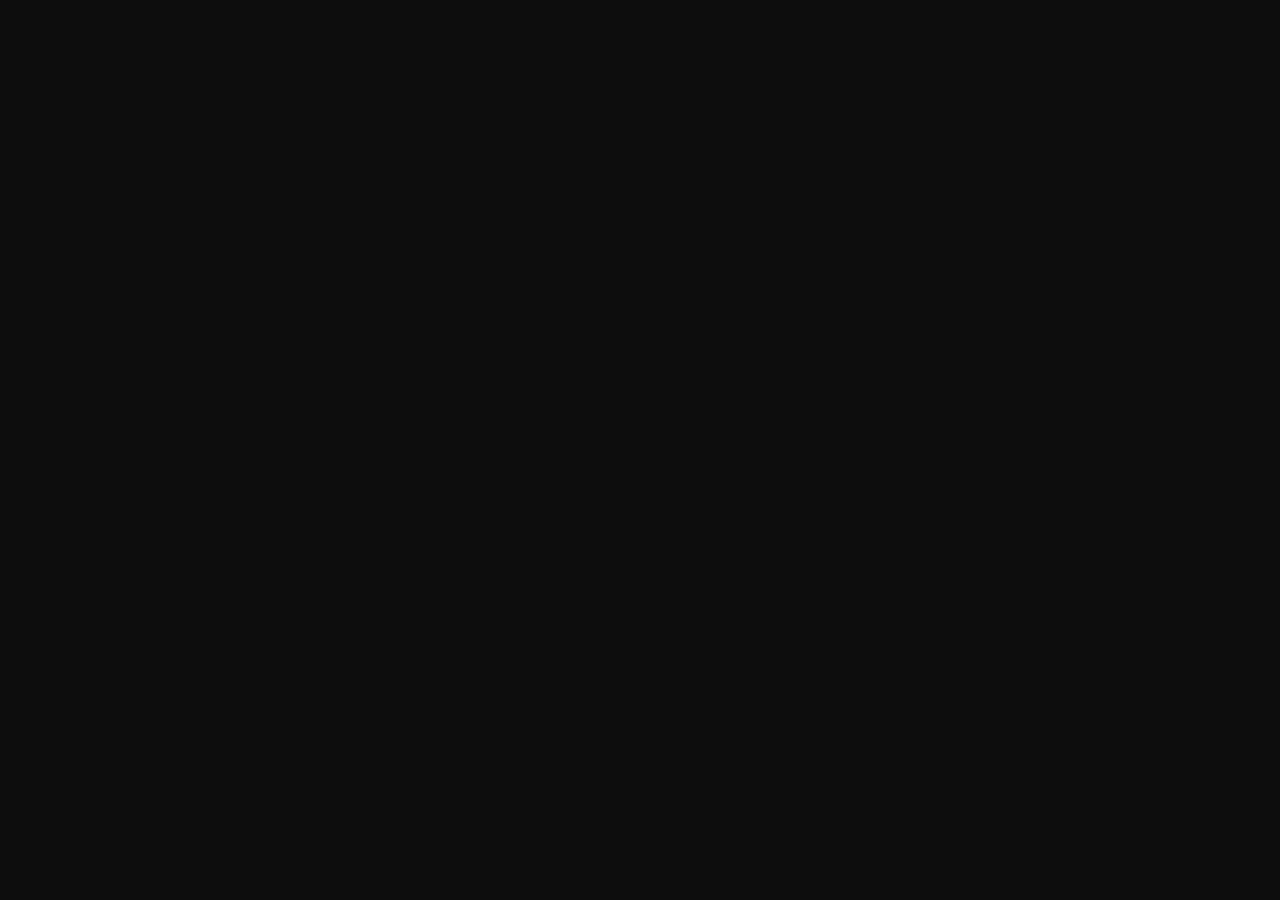
==== commit 873ce2c3: "Enhance game functionality and UI: Introduce super bingo mechanics, update authentication flow with " ====
--- a/index.html
+++ b/index.html
@@ -9,7 +9,7 @@
 <body>
 
   <!-- ── LOGIN PAGE ──────────────────────────────────────────────────── -->
-  <div class="login-page" id="loginPage">
+  <div class="overlay auth-overlay login-page hidden" id="loginPage">
 
     <div class="login-bg-glow"></div>
 
@@ -111,12 +111,16 @@
         <span class="header__logo-text">F1 BINGO</span>
       </div>
       <nav class="header__nav">
+        <button class="nav-btn" id="modeAuthBtn" onclick="openAuthModal('login')">
+          <svg width="15" height="15" viewBox="0 0 24 24" fill="none" stroke="currentColor" stroke-width="2"><path d="M20 21v-2a4 4 0 0 0-4-4H8a4 4 0 0 0-4 4v2"/><circle cx="12" cy="7" r="4"/></svg>
+          Войти / Регистрация
+        </button>
         <button class="nav-btn hidden admin-btn" id="adminBtnMode" onclick="toggleAdmin()">
           <svg width="15" height="15" viewBox="0 0 24 24" fill="none" stroke="currentColor" stroke-width="2"><circle cx="12" cy="8" r="4"/><path d="M4 20c0-4 3.6-7 8-7s8 3 8 7"/></svg>
           Админ
         </button>
         <div class="header__player-name" id="modePlayerName">—</div>
-        <button class="nav-btn nav-btn--icon" onclick="handleLogout()" title="Выйти">
+        <button class="nav-btn nav-btn--icon" id="modeLogoutBtn" onclick="handleLogout()" title="Выйти">
           <svg width="17" height="17" viewBox="0 0 24 24" fill="none" stroke="currentColor" stroke-width="2"><path d="M9 21H5a2 2 0 0 1-2-2V5a2 2 0 0 1 2-2h4"/><polyline points="16 17 21 12 16 7"/><line x1="21" y1="12" x2="9" y2="12"/></svg>
         </button>
       </nav>
@@ -169,6 +173,7 @@
               <span class="schedule__f1-year-num">2026</span>
             </div>
           </div>
+          <p class="schedule__spoiler-note">В уже прошедших событиях доступны результаты гонок. <strong>Внимание: спойлеры.</strong></p>
         </div>
         <div class="schedule__grid">
 
@@ -310,7 +315,7 @@
         <div class="schedule__legend">
           <span class="schedule__legend-item"><span class="schedule__sprint-badge schedule__sprint-badge--sm">SPRINT</span> — уик-энд со спринтом</span>
           <span class="schedule__legend-sep">·</span>
-          <span class="schedule__legend-item schedule__legend-item--note">* Мадрид — при условии гомологации трассы FIA</span>
+          <span class="schedule__legend-item schedule__legend-item--note">* Мадрид — при условии омологации трассы FIA</span>
         </div>
       </section>
 
@@ -322,7 +327,7 @@
         Нашли ошибку?&nbsp;
         <a class="site-footer__link" href="mailto:kaninroman@proton.me">kaninroman@proton.me</a>
       </span>
-      <a class="site-footer__github" href="https://github.com/zolbirg" target="_blank" rel="noopener noreferrer" aria-label="GitHub">
+      <a class="site-footer__github" href="https://github.com/zolbirg/f1-bingo" target="_blank" rel="noopener noreferrer" aria-label="GitHub">
         <svg xmlns="http://www.w3.org/2000/svg" width="20" height="20" viewBox="0 0 24 24" fill="currentColor" aria-hidden="true">
           <path d="M12 .297c-6.63 0-12 5.373-12 12 0 5.303 3.438 9.8 8.205 11.385.6.113.82-.258.82-.577 0-.285-.01-1.04-.015-2.04-3.338.724-4.042-1.61-4.042-1.61-.546-1.385-1.335-1.755-1.335-1.755-1.087-.744.084-.729.084-.729 1.205.084 1.838 1.236 1.838 1.236 1.07 1.835 2.809 1.305 3.495.998.108-.776.417-1.305.76-1.605-2.665-.3-5.466-1.332-5.466-5.93 0-1.31.465-2.38 1.235-3.22-.135-.303-.54-1.523.105-3.176 0 0 1.005-.322 3.3 1.23.96-.267 1.98-.399 3-.405 1.02.006 2.04.138 3 .405 2.28-1.552 3.285-1.23 3.285-1.23.645 1.653.24 2.873.12 3.176.765.84 1.23 1.91 1.23 3.22 0 4.61-2.805 5.625-5.475 5.92.42.36.81 1.096.81 2.22 0 1.606-.015 2.896-.015 3.286 0 .315.21.69.825.57C20.565 22.092 24 17.592 24 12.297c0-6.627-5.373-12-12-12"/>
         </svg>
@@ -482,8 +487,14 @@
         <div class="bingo-win__flag">🏁</div>
         <h1 class="bingo-win__title">BINGO!</h1>
         <p class="bingo-win__subtitle" id="bingoSubtitle"></p>
-        <button class="btn btn--primary btn--full" onclick="resetGame()">Сыграть ещё раз</button>
-      </div>
+        <button class="btn btn--primary btn--full" onclick="closeBingo()">Продолжить</button>
+      </div>
+    </div>
+
+    <canvas class="race-fireworks hidden" id="raceFireworksCanvas" aria-hidden="true"></canvas>
+    <div class="race-super-bingo hidden" id="raceSuperBingoFx" aria-hidden="true">
+      <div class="race-super-bingo__title">СУПЕР БИНГО!</div>
+      <div class="race-super-bingo__subtitle">Все карточки закрыты</div>
     </div>
 
     <!-- Game board -->
@@ -516,6 +527,16 @@
         <svg width="17" height="17" viewBox="0 0 24 24" fill="none" stroke="currentColor" stroke-width="2"><polyline points="1 4 1 10 7 10"/><path d="M3.51 15a9 9 0 1 0 .49-4.5"/></svg>
         НАЧАТЬ ЗАНОВО
       </button>
+
+      <section class="rules-panel" aria-label="Правила игры">
+        <h2 class="rules-panel__title">ПРАВИЛА</h2>
+        <ul class="rules-panel__list">
+          <li>Отмечайте события на карточке по ходу гонки.</li>
+          <li>БИНГО: закройте любую линию (ряд, колонку или диагональ).</li>
+          <li>СУПЕР БИНГО: закройте все карточки гонки (9 из 9).</li>
+          <li>Нажмите "НАЧАТЬ ЗАНОВО", чтобы обновить текущую карточку.</li>
+        </ul>
+      </section>
     </main>
 
     <footer class="site-footer">
@@ -524,7 +545,7 @@
         Нашли ошибку?&nbsp;
         <a class="site-footer__link" href="mailto:kaninroman@proton.me">kaninroman@proton.me</a>
       </span>
-      <a class="site-footer__github" href="https://github.com/zolbirg" target="_blank" rel="noopener noreferrer" aria-label="GitHub">
+      <a class="site-footer__github" href="https://github.com/zolbirg/f1-bingo" target="_blank" rel="noopener noreferrer" aria-label="GitHub">
         <svg xmlns="http://www.w3.org/2000/svg" width="20" height="20" viewBox="0 0 24 24" fill="currentColor" aria-hidden="true">
           <path d="M12 .297c-6.63 0-12 5.373-12 12 0 5.303 3.438 9.8 8.205 11.385.6.113.82-.258.82-.577 0-.285-.01-1.04-.015-2.04-3.338.724-4.042-1.61-4.042-1.61-.546-1.385-1.335-1.755-1.335-1.755-1.087-.744.084-.729.084-.729 1.205.084 1.838 1.236 1.838 1.236 1.07 1.835 2.809 1.305 3.495.998.108-.776.417-1.305.76-1.605-2.665-.3-5.466-1.332-5.466-5.93 0-1.31.465-2.38 1.235-3.22-.135-.303-.54-1.523.105-3.176 0 0 1.005-.322 3.3 1.23.96-.267 1.98-.399 3-.405 1.02.006 2.04.138 3 .405 2.28-1.552 3.285-1.23 3.285-1.23.645 1.653.24 2.873.12 3.176.765.84 1.23 1.91 1.23 3.22 0 4.61-2.805 5.625-5.475 5.92.42.36.81 1.096.81 2.22 0 1.606-.015 2.896-.015 3.286 0 .315.21.69.825.57C20.565 22.092 24 17.592 24 12.297c0-6.627-5.373-12-12-12"/>
         </svg>
@@ -581,6 +602,12 @@
       </div>
     </div>
 
+    <canvas class="season-fireworks hidden" id="seasonFireworksCanvas" aria-hidden="true"></canvas>
+    <div class="season-super-bingo hidden" id="seasonSuperBingoFx" aria-hidden="true">
+      <div class="season-super-bingo__title">СУПЕР БИНГО!</div>
+      <div class="season-super-bingo__subtitle">Все карточки закрыты</div>
+    </div>
+
     <!-- Season game board -->
     <main class="main main--season">
       <div class="player-label">ИГРОК</div>
@@ -607,6 +634,16 @@
         </div>
       </div>
 
+      <section class="rules-panel rules-panel--season" aria-label="Правила игры сезона">
+        <h2 class="rules-panel__title">ПРАВИЛА</h2>
+        <ul class="rules-panel__list">
+          <li>Отмечайте события на карточке по ходу сезона.</li>
+          <li>БИНГО: закройте любую полную линию (ряд 5 из 5 или колонку 10 из 10).</li>
+          <li>СУПЕР БИНГО: закройте все карточки сезона (50 из 50).</li>
+          <li>Прогресс сохраняется между этапами сезона.</li>
+        </ul>
+      </section>
+
     </main>
 
     <footer class="site-footer">
@@ -615,7 +652,7 @@
         Нашли ошибку?&nbsp;
         <a class="site-footer__link" href="mailto:kaninroman@proton.me">kaninroman@proton.me</a>
       </span>
-      <a class="site-footer__github" href="https://github.com/zolbirg" target="_blank" rel="noopener noreferrer" aria-label="GitHub">
+      <a class="site-footer__github" href="https://github.com/zolbirg/f1-bingo" target="_blank" rel="noopener noreferrer" aria-label="GitHub">
         <svg xmlns="http://www.w3.org/2000/svg" width="20" height="20" viewBox="0 0 24 24" fill="currentColor" aria-hidden="true">
           <path d="M12 .297c-6.63 0-12 5.373-12 12 0 5.303 3.438 9.8 8.205 11.385.6.113.82-.258.82-.577 0-.285-.01-1.04-.015-2.04-3.338.724-4.042-1.61-4.042-1.61-.546-1.385-1.335-1.755-1.335-1.755-1.087-.744.084-.729.084-.729 1.205.084 1.838 1.236 1.838 1.236 1.07 1.835 2.809 1.305 3.495.998.108-.776.417-1.305.76-1.605-2.665-.3-5.466-1.332-5.466-5.93 0-1.31.465-2.38 1.235-3.22-.135-.303-.54-1.523.105-3.176 0 0 1.005-.322 3.3 1.23.96-.267 1.98-.399 3-.405 1.02.006 2.04.138 3 .405 2.28-1.552 3.285-1.23 3.285-1.23.645 1.653.24 2.873.12 3.176.765.84 1.23 1.91 1.23 3.22 0 4.61-2.805 5.625-5.475 5.92.42.36.81 1.096.81 2.22 0 1.606-.015 2.896-.015 3.286 0 .315.21.69.825.57C20.565 22.092 24 17.592 24 12.297c0-6.627-5.373-12-12-12"/>
         </svg>
--- a/style.css
+++ b/style.css
@@ -44,6 +44,29 @@
   overflow: hidden;
 }
 
+.auth-overlay.login-page {
+  position: fixed;
+  inset: 0;
+  z-index: 220;
+  padding: 28px 16px;
+  justify-content: flex-start;
+  overflow-y: auto;
+  background: rgba(0, 0, 0, 0.78);
+  backdrop-filter: blur(4px);
+}
+
+.auth-overlay .login-bg-glow {
+  position: absolute;
+}
+
+.auth-overlay .login-card {
+  margin-top: 12px;
+}
+
+.auth-overlay .login-footer {
+  margin-top: 16px;
+}
+
 /* Red vignette bg glow */
 .login-bg-glow {
   position: fixed;
@@ -379,6 +402,7 @@
   padding: 36px 24px 60px;
   width: 100%;
   max-width: 700px;
+  margin-inline: auto;
   flex: 1;
 }
 
@@ -587,6 +611,35 @@
 .btn--full { width: 100%; }
 .btn--reset { width: 100%; max-width: 560px; padding: 15px; }
 
+.rules-panel {
+  width: 100%;
+  max-width: 560px;
+  margin-top: 22px;
+  padding: 16px 18px;
+  border: 1px solid var(--border);
+  border-radius: 10px;
+  background: rgba(255,255,255,.02);
+}
+
+.rules-panel__title {
+  margin: 0 0 10px;
+  font-size: 12px;
+  font-weight: 700;
+  letter-spacing: .14em;
+  color: var(--text-pri);
+}
+
+.rules-panel__list {
+  margin: 0;
+  padding-left: 18px;
+  color: var(--text-sec);
+  font-size: 13px;
+  line-height: 1.5;
+}
+
+.rules-panel__list li + li { margin-top: 6px; }
+.rules-panel--season { max-width: 100%; }
+
 /* btn loading state */
 .btn[disabled] { opacity: .6; cursor: not-allowed; pointer-events: none; }
 
@@ -924,6 +977,24 @@
   margin-bottom: 20px;
 }
 
+.schedule__spoiler-note {
+  margin-top: 10px;
+  font-size: 12px;
+  letter-spacing: .08em;
+  color: #ffd2db;
+  text-align: center;
+}
+
+.schedule__spoiler-note strong {
+  display: inline-block;
+  margin-left: 4px;
+  font-size: 15px;
+  letter-spacing: .12em;
+  color: #ff5f7d;
+  text-transform: uppercase;
+  text-shadow: 0 0 10px rgba(255, 95, 125, .35);
+}
+
 /* F1 banner header */
 .schedule__f1-banner {
   display: flex;
@@ -1019,6 +1090,26 @@
 
 .schedule__row--past {
   opacity: .42;
+}
+
+.schedule__row--cancelled {
+  position: relative;
+  opacity: .58;
+  text-decoration: line-through;
+  text-decoration-thickness: 1.5px;
+  text-decoration-color: rgba(240, 240, 240, .75);
+}
+
+.schedule__row--cancelled::after {
+  content: '';
+  position: absolute;
+  left: 6px;
+  right: 6px;
+  top: 50%;
+  height: 2px;
+  background: rgba(240, 240, 240, .75);
+  transform: translateY(-50%);
+  pointer-events: none;
 }
 
 .schedule__row--next {
@@ -1210,7 +1301,9 @@
    SEASON BINGO PAGE
 ═══════════════════════════════════════════════════════════════════ */
 .main--season {
+  width: 100%;
   max-width: 960px;
+  margin-inline: auto;
   padding: 28px 24px 60px;
 }
 
@@ -1244,8 +1337,136 @@
 
 .season-grid .cell__checkboxes { gap: 3px; }
 
+.season-fireworks {
+  position: fixed;
+  inset: 0;
+  width: 100vw;
+  height: 100vh;
+  pointer-events: none;
+  z-index: 250;
+}
+
+.race-fireworks {
+  position: fixed;
+  inset: 0;
+  width: 100vw;
+  height: 100vh;
+  pointer-events: none;
+  z-index: 250;
+}
+
+.season-super-bingo {
+  position: fixed;
+  inset: 0;
+  display: flex;
+  flex-direction: column;
+  align-items: center;
+  justify-content: center;
+  gap: 8px;
+  pointer-events: none;
+  z-index: 260;
+  text-align: center;
+}
+
+.race-super-bingo {
+  position: fixed;
+  inset: 0;
+  display: flex;
+  flex-direction: column;
+  align-items: center;
+  justify-content: center;
+  gap: 8px;
+  pointer-events: none;
+  z-index: 260;
+  text-align: center;
+}
+
+.season-super-bingo__title {
+  font-size: clamp(36px, 8.5vw, 96px);
+  font-weight: 800;
+  letter-spacing: .06em;
+  color: #fff;
+  text-shadow: 0 0 16px rgba(232,0,45,.85), 0 0 36px rgba(232,0,45,.65);
+  animation: season-super-bingo-in 1.2s cubic-bezier(.22,.86,.34,1) forwards;
+  text-align: center;
+  max-width: min(92vw, 760px);
+  overflow-wrap: anywhere;
+  word-break: break-word;
+}
+
+.race-super-bingo__title {
+  font-size: clamp(36px, 8.5vw, 96px);
+  font-weight: 800;
+  letter-spacing: .06em;
+  color: #fff;
+  text-shadow: 0 0 16px rgba(232,0,45,.85), 0 0 36px rgba(232,0,45,.65);
+  animation: season-super-bingo-in 1.2s cubic-bezier(.22,.86,.34,1) forwards;
+  text-align: center;
+  max-width: min(92vw, 760px);
+  overflow-wrap: anywhere;
+  word-break: break-word;
+}
+
+.season-super-bingo__subtitle {
+  font-size: clamp(14px, 2.2vw, 22px);
+  letter-spacing: .12em;
+  color: rgba(255,255,255,.9);
+  text-shadow: 0 0 18px rgba(232,0,45,.45);
+  animation: season-super-bingo-sub 1.25s ease-out forwards;
+}
+
+.race-super-bingo__subtitle {
+  font-size: clamp(14px, 2.2vw, 22px);
+  letter-spacing: .12em;
+  color: rgba(255,255,255,.9);
+  text-shadow: 0 0 18px rgba(232,0,45,.45);
+  animation: season-super-bingo-sub 1.25s ease-out forwards;
+}
+
+@keyframes season-super-bingo-in {
+  0% {
+    transform: translateY(14px) scale(.7);
+    opacity: 0;
+    filter: blur(5px);
+  }
+  35% {
+    transform: translateY(0) scale(1.08);
+    opacity: 1;
+    filter: blur(0);
+  }
+  65% {
+    transform: scale(1);
+    opacity: 1;
+  }
+  100% {
+    transform: translateY(-6px) scale(.98);
+    opacity: 0;
+  }
+}
+
+@keyframes season-super-bingo-sub {
+  0% {
+    opacity: 0;
+    transform: translateY(8px);
+  }
+  40% {
+    opacity: 1;
+    transform: translateY(0);
+  }
+  100% {
+    opacity: 0;
+    transform: translateY(-4px);
+  }
+}
+
 /* ── Responsive ───────────────────────────────────────────────────── */
 @media (max-width: 700px) {
+  #appPage > .main,
+  #seasonPage > .main.main--season {
+    width: 100%;
+    margin-inline: auto;
+  }
+
   .mode-cards { grid-template-columns: 1fr; max-width: 360px; }
   .mode-card  { padding: 28px 20px 24px; }
   .season-grid { gap: 4px; padding: 8px; }
@@ -1261,10 +1482,111 @@
   .bingo-grid { gap: 6px; padding: 10px; }
   .cell { min-height: 80px; font-size: 11px; padding: 12px 8px; }
   .main { padding: 24px 16px 48px; }
+  .rules-panel { padding: 14px; }
+  .rules-panel__list { font-size: 12px; }
   .header { padding: 14px 16px; }
   .modal { padding: 28px 20px; }
+  .overlay { padding: 14px; }
+  .modal--bingo {
+    max-width: 100%;
+    padding: 24px 16px;
+  }
+  .bingo-win__flag { font-size: clamp(38px, 12vw, 48px); }
+  .bingo-win__title {
+    font-size: clamp(32px, 12vw, 42px);
+    letter-spacing: .06em;
+    line-height: 1.05;
+    text-align: center;
+    max-width: 88vw;
+    overflow-wrap: anywhere;
+    word-break: break-word;
+  }
+  .bingo-win__subtitle {
+    font-size: clamp(12px, 3.8vw, 14px);
+    text-align: center;
+    max-width: 88vw;
+    overflow-wrap: anywhere;
+    word-break: break-word;
+  }
+  .race-super-bingo,
+  .season-super-bingo {
+    padding: 0 14px;
+  }
+  .race-super-bingo__title,
+  .season-super-bingo__title {
+    font-size: clamp(30px, 12vw, 44px);
+    letter-spacing: .04em;
+    line-height: 1.06;
+    max-width: 90vw;
+  }
+  .race-super-bingo__subtitle,
+  .season-super-bingo__subtitle {
+    font-size: clamp(12px, 4vw, 16px);
+    line-height: 1.2;
+    max-width: 90vw;
+    overflow-wrap: anywhere;
+    word-break: break-word;
+  }
   .schedule__country { font-size: 13px; }
   .schedule__days { font-size: 15px; }
+}
+
+@media (max-width: 380px) {
+  .modal--bingo {
+    padding: 18px 12px;
+  }
+  .bingo-win__flag {
+    font-size: clamp(30px, 10vw, 40px);
+  }
+  .bingo-win__title {
+    font-size: clamp(24px, 10.5vw, 34px);
+    letter-spacing: .04em;
+    max-width: 86vw;
+  }
+  .bingo-win__subtitle {
+    font-size: clamp(11px, 3.7vw, 13px);
+    max-width: 86vw;
+  }
+  .race-super-bingo,
+  .season-super-bingo {
+    gap: 6px;
+    padding: 0 10px;
+  }
+  .race-super-bingo__title,
+  .season-super-bingo__title {
+    font-size: clamp(24px, 10.5vw, 34px);
+    letter-spacing: .03em;
+    line-height: 1.04;
+    max-width: 88vw;
+    animation-name: season-super-bingo-in-mobile;
+  }
+  .race-super-bingo__subtitle,
+  .season-super-bingo__subtitle {
+    font-size: clamp(10px, 3.7vw, 13px);
+    letter-spacing: .08em;
+    max-width: 88vw;
+  }
+}
+
+@keyframes season-super-bingo-in-mobile {
+  0% {
+    transform: translateY(10px) scale(.82);
+    opacity: 0;
+    filter: blur(3px);
+  }
+  35% {
+    transform: translateY(0) scale(1.02);
+    opacity: 1;
+    filter: blur(0);
+  }
+  65% {
+    transform: scale(1);
+    opacity: 1;
+  }
+  100% {
+    transform: translateY(-3px) scale(.97);
+    opacity: 0;
+  }
 }
 
 /* ── Race info tooltip (hover) ────────────────────────────────────────────── */
